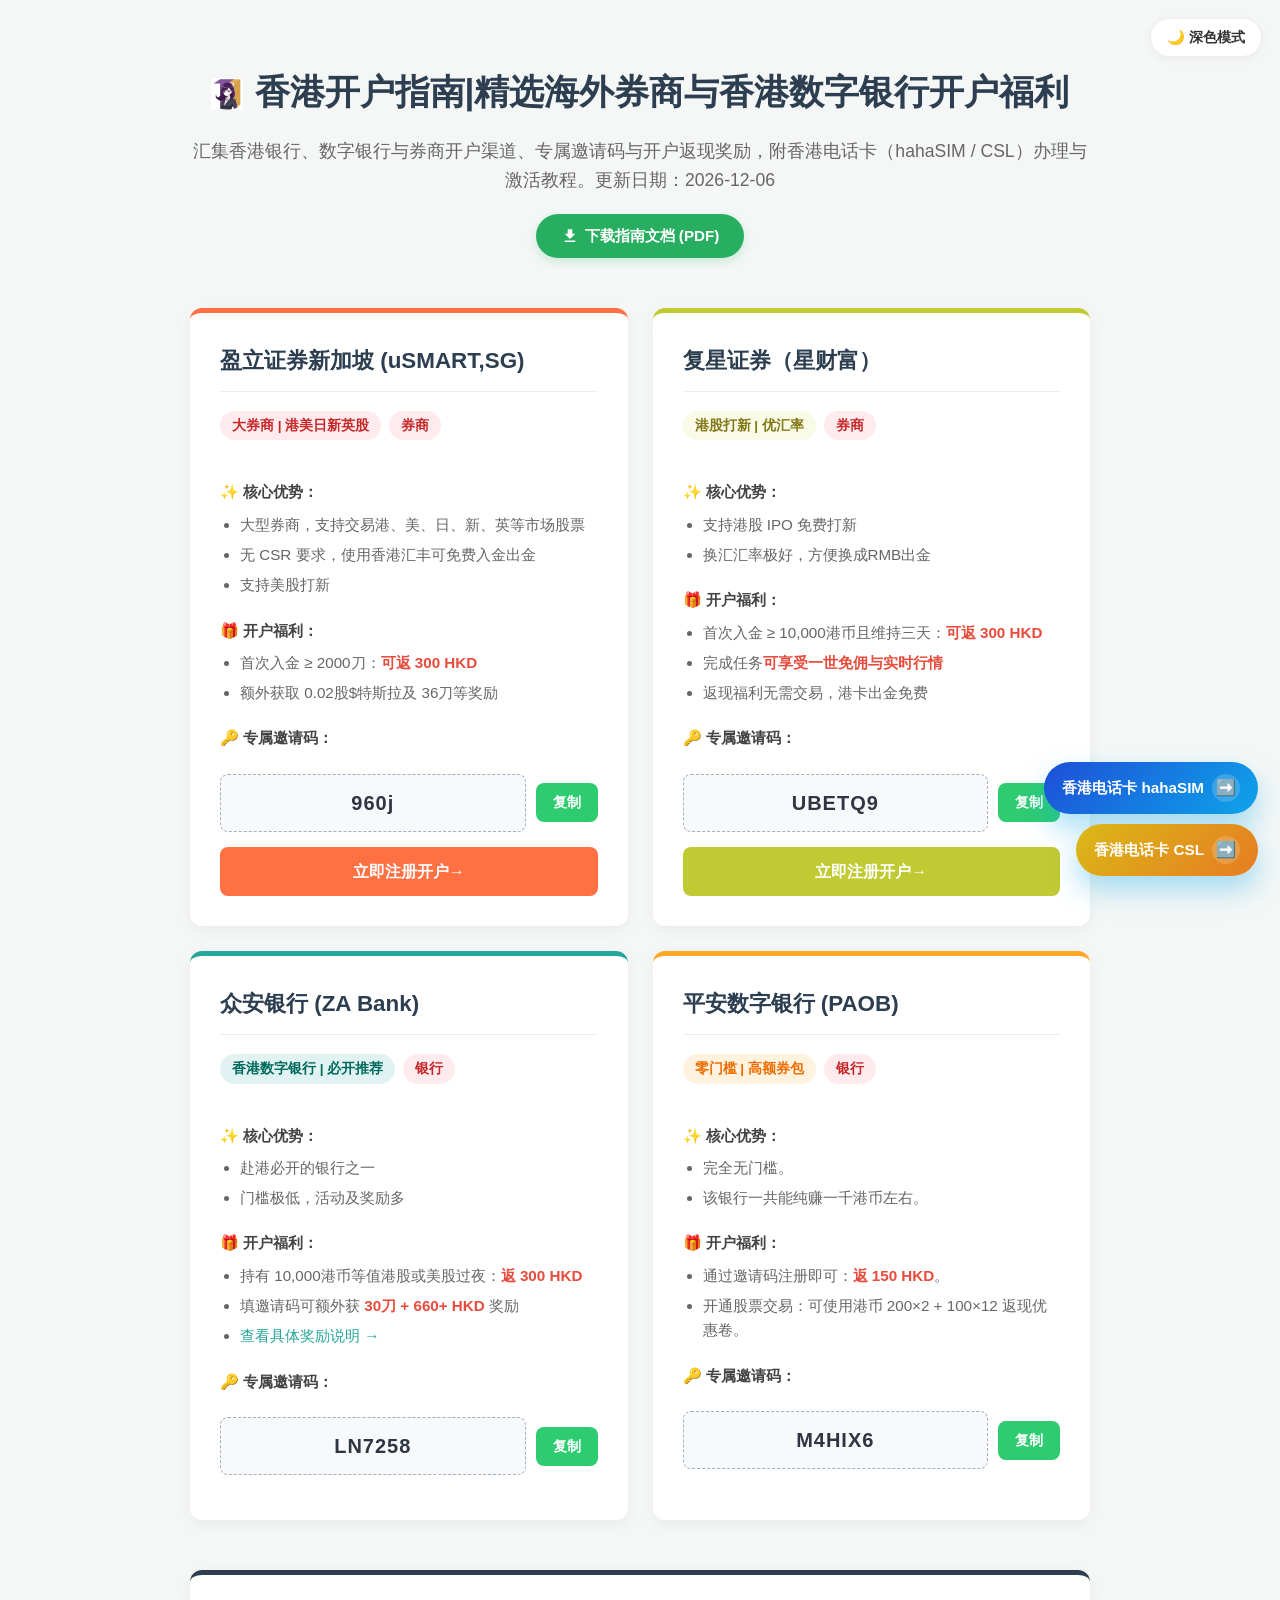
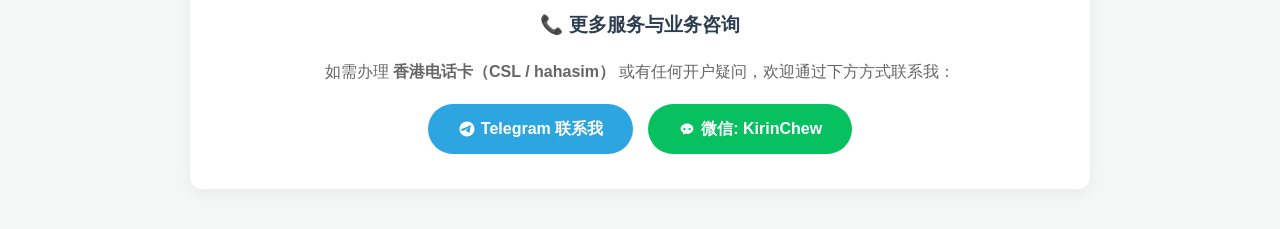
==== index.html @ bd3ac419 "Update referral texts and rebate currencies Adjust copy and data for referral offers: standardize li" ====
<!DOCTYPE html>
<html lang="zh-CN">

<head>
    <meta charset="UTF-8">
    <meta name="viewport" content="width=device-width, initial-scale=1.0">
    <title>香港开户指南 - 香港银行·数字银行·券商开户福利与邀请码 | T1财经</title>
    <meta name="description" content="赴港香港开户指南：众安银行ZA Bank、平安数字银行、盈立证券新加坡、复星证券等香港数字银行与券商开户教程、邀请码及现金返现福利汇总（最高累计返1300+HKD），另有香港电话卡hahaSIM、CSL激活教程，全国包邮。">
    <meta name="keywords" content="香港开户,香港银行开户,香港数字银行开户,香港券商开户,香港开户指南,香港电话卡,香港sim卡,众安银行,ZA Bank,平安数字银行,盈立证券,复星证券,hahaSIM,CSL储值卡,邀请码">
    <meta name="robots" content="index, follow">
    <meta name="author" content="T1财经">
    <link rel="canonical" href="https://t1.bbroot.com/">
    <meta property="og:type" content="website">
    <meta property="og:site_name" content="T1财经">
    <meta property="og:title" content="香港开户指南 - 香港银行·数字银行·券商开户福利与邀请码">
    <meta property="og:description" content="香港银行开户、数字银行、券商开户指南与邀请码福利汇总，附香港电话卡hahaSIM、CSL激活教程。赴港开户必看！">
    <meta property="og:url" content="https://t1.bbroot.com/">
    <meta property="og:image" content="https://t1.bbroot.com/assets/ICON.jpg">
    <meta property="og:locale" content="zh_CN">
    <meta name="twitter:card" content="summary">
    <meta name="twitter:title" content="香港开户指南 - 香港银行·数字银行·券商开户福利">
    <meta name="twitter:description" content="香港银行开户、数字银行与券商开户邀请码福利汇总，附香港电话卡hahaSIM、CSL激活教程。">
    <meta name="twitter:image" content="https://t1.bbroot.com/assets/ICON.jpg">
    <script type="application/ld+json">
    {
        "@context": "https://schema.org",
        "@type": "WebSite",
        "name": "T1财经 香港开户指南",
        "alternateName": ["香港开户", "香港电话卡"],
        "url": "https://t1.bbroot.com/",
        "description": "香港开户指南：香港银行、数字银行与券商开户教程及邀请码福利，附香港电话卡 hahaSIM、CSL 激活教程。",
        "inLanguage": "zh-CN",
        "publisher": {
            "@type": "Organization",
            "name": "T1财经",
            "logo": {
                "@type": "ImageObject",
                "url": "https://t1.bbroot.com/assets/ICON.jpg"
            }
        }
    }
    </script>
    <script type="application/ld+json">
    {
        "@context": "https://schema.org",
        "@type": "FAQPage",
        "mainEntity": [
            {
                "@type": "Question",
                "name": "去香港开户需要什么条件？",
                "acceptedAnswer": {
                    "@type": "Answer",
                    "text": "香港数字银行（如众安银行ZA Bank、平安数字银行）支持线上开户，一般要求年满18岁、持有效港澳通行证或护照，并在香港境内完成定位认证；盈立证券新加坡、复星证券等券商也支持内地用户线上申请，具体请以各家开户页要求为准。"
                }
            },
            {
                "@type": "Question",
                "name": "香港开户能拿到哪些福利？",
                "acceptedAnswer": {
                    "@type": "Answer",
                    "text": "使用本站专属邀请码开户：众安银行ZA Bank最高返300HKD并可叠加约1300+ HKD综合奖励；平安数字银行注册即返现并送高额股票交易券；盈立证券新加坡首次入金2000美元返300RMB，复星证券入金1万HKD最高返300 HKD，详见本站各平台介绍。"
                }
            },
            {
                "@type": "Question",
                "name": "香港电话卡怎么办理？",
                "acceptedAnswer": {
                    "@type": "Answer",
                    "text": "本站提供香港电话卡 hahaSIM 与 CSL 储值卡，全国包邮，支持大陆漫游收短信、注册 Telegram/TikTok/推特等应用，附带激活、实名与保号教程。"
                }
            }
        ]
    }
    </script>
    <script type="application/ld+json">
    {
        "@context": "https://schema.org",
        "@type": "ItemList",
        "name": "香港开户与香港电话卡资源列表",
        "itemListElement": [
            { "@type": "ListItem", "position": 1, "name": "盈立证券新加坡开户", "url": "https://m.usmartsg66.com/promo/overseas/bonus-dec.html?ICode=960j&langType=1&Id=" },
            { "@type": "ListItem", "position": 2, "name": "复星证券开户", "url": "https://h5.fotechwealth.com/pages/startAccount.html?channel=040003&aeCode=B2&invitationCode=UBETQ9&langType=zhCn" },
            { "@type": "ListItem", "position": 3, "name": "众安银行ZA Bank香港开户", "url": "https://t1.bbroot.com/" },
            { "@type": "ListItem", "position": 4, "name": "平安数字银行开户", "url": "https://t1.bbroot.com/" },
            { "@type": "ListItem", "position": 5, "name": "香港电话卡hahaSIM激活教程", "url": "https://t1.bbroot.com/hahasim.html" },
            { "@type": "ListItem", "position": 6, "name": "香港电话卡CSL储值卡激活教程", "url": "https://t1.bbroot.com/cslsim.html" }
        ]
    }
    </script>
    <link rel="icon" type="image/png" href="assets/ICON.jpg">
    <style>
        :root {
            --primary-color: #2c3e50;
            --accent-color: #3498db;
            --bg-color: #f4f7f6;
            --card-bg: #ffffff;
            --text-main: #333333;
            --text-light: #666666;
            --tag-bg: #e1f5fe;
            --tag-text: #0277bd;
            --muted-bg: #f8f9fa;
            --border-color: #eee;
            --code-text: #2f3542;
            --code-border: #a4b0be;
            --shadow: rgba(0, 0, 0, 0.05);
        }

        body {
            font-family: -apple-system, BlinkMacSystemFont, "Segoe UI", Roboto, "Helvetica Neue", Arial, sans-serif;
            background-color: var(--bg-color);
            color: var(--text-main);
            line-height: 1.6;
            margin: 0;
            padding: 0;
            transition: background-color 0.3s ease, color 0.3s ease;
        }

        body[data-theme="dark"] {
            --primary-color: #e7edf7;
            --accent-color: #5dade2;
            --bg-color: #121a24;
            --card-bg: #1b2733;
            --text-main: #edf3f8;
            --text-light: #b5c0cc;
            --tag-bg: #1d3b4d;
            --tag-text: #9bd2ff;
            --muted-bg: #17232d;
            --border-color: #2d3d4f;
            --code-text: #edf3f8;
            --code-border: #52657a;
            --shadow: rgba(0, 0, 0, 0.35);
        }

        .container {
            max-width: 900px;
            margin: 0 auto;
            padding: 40px 20px;
        }

        header {
            text-align: center;
            margin-bottom: 50px;
        }

        h1 {
            color: var(--primary-color);
            font-size: 2.2em;
            margin-bottom: 10px;
        }
        .logo {
            width: 32px;
            height: 32px;
            margin-right: 12px;
            vertical-align: middle;
        }

        .subtitle {
            color: var(--text-light);
            font-size: 1.1em;
            margin-bottom: 20px;
        }

        .download-btn {
            display: inline-flex;
            align-items: center;
            justify-content: center;
            background: #27ae60;
            color: white;
            text-decoration: none;
            padding: 10px 25px;
            border-radius: 25px;
            font-weight: bold;
            font-size: 0.95em;
            transition: background 0.3s ease, transform 0.2s ease, box-shadow 0.3s ease;
            box-shadow: 0 4px 10px rgba(39, 174, 96, 0.2);
            cursor: pointer;
        }

        .download-btn:hover {
            background: #219150;
            transform: translateY(-2px);
            box-shadow: 0 6px 15px rgba(39, 174, 96, 0.3);
        }

        .grid {
            display: grid;
            grid-template-columns: repeat(auto-fit, minmax(320px, 1fr));
            gap: 25px;
            margin-top: 30px;
        }

        .card {
            background: var(--card-bg);
            border-radius: 12px;
            box-shadow: 0 4px 15px var(--shadow);
            padding: 30px;
            transition: transform 0.3s ease, box-shadow 0.3s ease;
            border-top: 5px solid var(--accent-color);
            display: flex;
            flex-direction: column;
        }

        .card:hover {
            transform: translateY(-5px);
            box-shadow: 0 8px 25px var(--shadow);
        }

        .card h2 {
            color: var(--primary-color);
            margin-top: 0;
            border-bottom: 1px solid #eee;
            padding-bottom: 12px;
            font-size: 1.4em;
        }

        .tag {
            display: inline-block;
            background: var(--tag-bg);
            color: var(--tag-text);
            padding: 4px 12px;
            border-radius: 15px;
            font-size: 0.85em;
            font-weight: bold;
            margin: 0 8px 15px 0;
            align-self: flex-start;
        }

        .tags {
            display: flex;
            flex-wrap: wrap;
            align-items: center;
            margin-bottom: 10px;
        }

        .section-title {
            font-weight: 600;
            color: #444;
            margin-top: 15px;
            margin-bottom: 8px;
            font-size: 0.95em;
        }

        ul {
            margin: 0;
            padding-left: 20px;
            color: var(--text-light);
            font-size: 0.95em;
        }

        ul li {
            margin-bottom: 6px;
        }

        .highlight {
            color: #e74c3c;
            font-weight: 600;
        }

        .code-row {
            display: flex;
            align-items: center;
            gap: 10px;
            margin: 15px 0;
        }

        .code-box {
            flex: 1;
            background: var(--muted-bg);
            border: 1px dashed var(--code-border);
            padding: 12px;
            text-align: center;
            font-size: 1.25em;
            font-weight: bold;
            letter-spacing: 1px;
            color: var(--code-text);
            border-radius: 8px;
            margin: 0;
        }

        .copy-btn {
            min-width: 62px;
            border: none;
            background: #2ecc71;
            color: white;
            border-radius: 8px;
            padding: 10px 14px;
            font-size: 0.9em;
            font-weight: 600;
            cursor: pointer;
            transition: background 0.2s ease, transform 0.2s ease;
            white-space: nowrap;
        }

        .copy-btn:hover {
            background: #27ae60;
            transform: translateY(-1px);
        }

        .copy-btn.copied {
            background: #1abc9c;
        }

        .btn {
            display: block;
            text-align: center;
            background: var(--accent-color);
            color: white;
            text-decoration: none;
            padding: 12px;
            border-radius: 8px;
            font-weight: 600;
            margin-top: auto;
            transition: opacity 0.3s ease;
        }

        .btn:hover {
            opacity: 0.9;
        }

        .theme-toggle {
            position: fixed;
            top: 18px;
            right: 18px;
            z-index: 1000;
            display: inline-flex;
            align-items: center;
            justify-content: center;
            border: 1px solid var(--border-color);
            background: var(--card-bg);
            color: var(--text-main);
            border-radius: 999px;
            padding: 9px 16px;
            font-size: 0.9em;
            font-weight: 600;
            cursor: pointer;
            transition: all 0.2s ease;
            box-shadow: 0 2px 8px var(--shadow);
        }

        .theme-toggle:hover {
            transform: translateY(-1px);
        }

        .contact-section {
            margin-top: 50px;
            background: var(--card-bg);
            padding: 35px;
            border-radius: 12px;
            text-align: center;
            box-shadow: 0 4px 15px var(--shadow);
            border-top: 5px solid #2c3e50;
        }

        .contact-section h3 {
            color: var(--primary-color);
            margin-top: 0;
        }

        /* 联系按钮组合布局 */
        .contact-buttons {
            display: flex;
            justify-content: center;
            gap: 15px;
            flex-wrap: wrap;
            margin-top: 20px;
        }

        .contact-btn {
            display: inline-flex;
            align-items: center;
            justify-content: center;
            background: #2ca5e0;
            color: white;
            text-decoration: none;
            padding: 12px 30px;
            border-radius: 25px;
            font-weight: bold;
            font-size: 1em;
            transition: background 0.3s ease, transform 0.2s ease;
            cursor: pointer;
            border: none;
            font-family: inherit;
        }

        .contact-btn:hover {
            background: #2284b5;
            transform: translateY(-2px);
        }

        /* 微信按钮专属样式 */
        .contact-btn.wechat {
            background: #07c160;
        }

        .contact-btn.wechat:hover {
            background: #06ad56;
        }

        .floating-stack {
            position: fixed;
            right: 22px;
            bottom: 24px;
            z-index: 1200;
            display: flex;
            flex-direction: column;
            align-items: flex-end;
            gap: 10px;
        }

        .floating-stack .floating-link {
            display: inline-flex;
            align-items: center;
            gap: 8px;
            padding: 12px 18px;
            border-radius: 999px;
            color: #fff;
            text-decoration: none;
            font-size: 0.95rem;
            font-weight: 700;
            box-shadow: 0 14px 28px rgba(14, 165, 233, 0.35);
            transition: transform 0.2s ease, box-shadow 0.2s ease;
        }

        .floating-stack .floating-link:hover {
            transform: translateY(-2px) scale(1.02);
            box-shadow: 0 16px 32px rgba(14, 165, 233, 0.42);
            text-decoration: none;
        }

        .floating-link.hahasim {
            background: linear-gradient(135deg, #1d4ed8 0%, #0ea5e9 100%);
        }

        .floating-link.csl {
            background: linear-gradient(135deg, #dab917 0%, #e77b22 100%);
        }

        .floating-link .floating-icon {
            display: inline-flex;
            align-items: center;
            justify-content: center;
            width: 28px;
            height: 28px;
            border-radius: 50%;
            background: rgba(255, 255, 255, 0.18);
            font-size: 1rem;
        }

        @media (max-width: 600px) {
            h1 {
                font-size: 1.8em;
            }

            .grid {
                grid-template-columns: 1fr;
            }

            .contact-buttons {
                flex-direction: column;
                align-items: center;
            }

            .contact-btn {
                width: 100%;
                max-width: 280px;
            }

            .floating-stack {
                align-items: flex-start;
                right: 14px;
                bottom: 16px;
                gap: 8px;
            }

            .floating-link {
                padding: 10px 14px;
                font-size: 0.85rem;
            }
        }
    /* SEO 页面区块样式 */
        .sim-section {
            margin-top: 30px;
        }

        .sim-section .grid {
            margin-top: 15px;
        }

        .sim-card h3 {
            margin-top: 0;
            color: var(--primary-color);
            border-bottom: 1px solid #eee;
            padding-bottom: 12px;
            font-size: 1.3em;
        }

        .sim-card h3 a {
            color: var(--primary-color);
            text-decoration: none;
        }

        .faq-section {
            background: var(--card-bg);
            border-radius: 12px;
            box-shadow: 0 4px 15px var(--shadow);
            padding: 30px;
            margin-top: 30px;
        }

        .faq-section h2 {
            color: var(--primary-color);
            margin-top: 0;
            border-bottom: 1px solid #eee;
            padding-bottom: 12px;
            font-size: 1.4em;
        }

        .faq-item {
            margin-bottom: 18px;
        }

        .faq-item h3 {
            font-size: 1.05em;
            margin: 0 0 6px;
        }

        .faq-item p {
            margin: 6px 0 0;
            color: var(--text-light);
            font-size: 0.95em;
        }
    </style>
</head>

<body>
    <div class="container">
        <button class="theme-toggle" id="themeToggle" type="button" aria-label="切换黑暗模式">🌙 深色模式</button>
        <header>
            <h1><a href="https://t1.bbroot.com">
				<img class="logo" src="assets/ICON.jpg" alt="香港开户指南 - T1财经" title="T1财经 香港开户指南"></a>香港开户指南|精选海外券商与香港数字银行开户福利</h1>
            <p class="subtitle">汇集香港银行、数字银行与券商开户渠道、专属邀请码与开户返现奖励，附香港电话卡（hahaSIM / CSL）办理与激活教程。更新日期：<span id="updateDate">2026-08-26</span></p>
            <a onclick="forceDownload('./盈立复星众安平安开户指南.pdf', '盈立复星众安平安开户指南.pdf')" class="download-btn">
                <svg style="width:18px;height:18px;margin-right:6px;" viewBox="0 0 24 24">
                    <path fill="currentColor" d="M19 9h-4V3H9v6H5l7 7 7-7zM5 18v2h14v-2H5z" />
                </svg>
                下载指南文档 (PDF)
            </a>
        </header>

        <div class="grid">
            <div class="card" style="border-top-color: #ff7043;">
                <h2>盈立证券新加坡 (uSMART,SG)</h2>
                <div class="tags">
                    <div class="tag" style="background: #ffebee; color: #c62828;">大券商 | 港美日新英股</div>
                    <div class="tag" style="background: #ffebee; color: #c62828;">券商</div>
                </div>
                <div class="section-title">✨ 核心优势：</div>
                <ul>
                    <li>大型券商，支持交易港、美、日、新、英等市场股票</li>
                    <li>无 CSR 要求，使用香港汇丰可免费入金出金</li>
                    <li>支持美股打新</li>
                </ul>
                <div class="section-title">🎁 开户福利：</div>
                <ul>
                    <li>首次入金 ≥ 2000刀：<span class="highlight">可返 <span data-referral="usmart.rebate">300 HKD</span></span></li>
                    <li><span data-referral="usmart.extra">额外获取 0.02股$特斯拉及 36刀等奖励</span></li>
                </ul>
                <div class="section-title">🔑 专属邀请码：</div>
                <div class="code-row">
                    <div class="code-box" data-referral="usmart.code" data-code="960j">960j</div>
                    <button class="copy-btn" type="button" data-referral-code="usmart.code" data-code="960j">复制</button>
                </div>
                <a href="https://m.usmartsg66.com/promo/overseas/bonus-dec.html?ICode=960j&langType=1&Id="
                    data-referral-href="usmart.registerUrl"
                    target="_blank" class="btn" style="background: #ff7043;">立即注册开户→</a>
            </div>

            <div class="card" style="border-top-color: #c0ca33;">
                <h2>复星证券（星财富）</h2>
                <div class="tags">
                    <div class="tag" style="background: #f9fbe7; color: #827717;">港股打新 | 优汇率</div>
                    <div class="tag" style="background: #ffebee; color: #c62828;">券商</div>
                </div>
                <div class="section-title">✨ 核心优势：</div>
                <ul>
                    <li>支持港股 IPO 免费打新</li>
                    <li>换汇汇率极好，方便换成RMB出金</li>
                </ul>
                <div class="section-title">🎁 开户福利：</div>
                <ul>
                    <li>首次入金 ≥ 10,000港币且维持三天：<span class="highlight">可返 <span data-referral="futu.rebate">100 HKD</span></span>
                    
                    </li>
                    <li>完成任务<span class="highlight">可享受一世免佣与实时行情</span></li>
                    <li>返现福利无需交易，港卡出金免费</li>
                </ul>
                <div class="section-title">🔑 专属邀请码：</div>
                <div class="code-row">
                    <div class="code-box" data-referral="futu.code" data-code="UBETQ9">UBETQ9</div>
                    <button class="copy-btn" type="button" data-referral-code="futu.code" data-code="UBETQ9">复制</button>
                </div>
                <a href="https://h5.fotechwealth.com/pages/startAccount.html?channel=040003&aeCode=B2&invitationCode=UBETQ9&langType=zhCn"
                    data-referral-href="futu.registerUrl"
                    target="_blank" class="btn" style="background: #c0ca33;">立即注册开户→</a>
            </div>

            <div class="card" style="border-top-color: #26a69a;">
                <h2>众安银行 (ZA Bank)</h2>
                <div class="tags">
                    <div class="tag" style="background: #e0f2f1; color: #00695c;">香港数字银行 | 必开推荐</div>
                    <div class="tag" style="background: #ffebee; color: #c62828;">银行</div>
                </div>
                <div class="section-title">✨ 核心优势：</div>
                <ul>
                    <li>赴港必开的银行之一</li>
                    <li>门槛极低，活动及奖励多</li>
                </ul>
                <div class="section-title">🎁 开户福利：</div>
                <ul>
                    <li>持有 10,000港币等值港股或美股过夜：<span class="highlight">返 <span data-referral="za.rebate">300 HKD</span></span></li>
                    <li>填邀请码可额外获 <span class="highlight"><span data-referral="za.extra">30刀 + 660+ HKD</span></span> 奖励</li>
                    <li><a href="https://l.za.group/qFE47" target="_blank" data-referral-href="za.officialUrl"
                            style="color:#26a69a; text-decoration:none;">查看具体奖励说明 &rarr;</a></li>
                </ul>
                <div class="section-title">🔑 专属邀请码：</div>
                <div class="code-row">
                    <div class="code-box" data-referral="za.code" data-code="LN7258">LN7258</div>
                    <button class="copy-btn" type="button" data-referral-code="za.code" data-code="LN7258">复制</button>
                </div>
            </div>

            <div class="card" style="border-top-color: #ffa726;">
                <h2>平安数字银行 (PAOB)</h2>
                <div class="tags">
                    <div class="tag" style="background: #fff3e0; color: #ef6c00;">零门槛 | 高额券包</div>
                    <div class="tag" style="background: #ffebee; color: #c62828;">银行</div>
                </div>
                <div class="section-title">✨ 核心优势：</div>
                <ul>
                    <li>完全无门槛。</li>
                    <li>该银行一共能纯赚一千港币左右。</li>
                </ul>
                <div class="section-title">🎁 开户福利：</div>
                <ul>
                    <li>通过邀请码注册即可：<span class="highlight">返 <span data-referral="paob.rebate">150 HKD</span></span>。</li>
                    <li>开通股票交易：可使用港币 <span data-referral="paob.extraCoupons">200×2 + 100×12</span> 返现优惠卷。</li>
                </ul>
                <div class="section-title">🔑 专属邀请码：</div>
                <div class="code-row">
                    <div class="code-box" data-referral="paob.code" data-code="M4HIX6">M4HIX6</div>
                    <button class="copy-btn" type="button" data-referral-code="paob.code" data-code="M4HIX6">复制</button>
                </div>
            </div>
        </div>

        <!-- <div class="sim-section" id="hk-sim">
            <h2 style="color: var(--primary-color); margin: 0 0 6px;">📱 香港电话卡办理与激活教程</h2>
            <p style="color: var(--text-light); margin: 0;">需要一张 <strong>香港电话卡</strong>（香港SIM卡）接收验证短信、注册 Telegram / TikTok / 推特等境外应用，或在大陆漫游上网？本站提供 <a href="./hahasim.html"><strong>hahaSIM 香港电话卡</strong></a> 与 <a href="./cslsim.html"><strong>CSL 香港电话卡</strong></a>，全国包邮，附完整激活、实名与收短信教程。</p>
            <div class="grid">
                <div class="card sim-card" style="border-top-color: #1d4ed8;">
                    <h3><a href="./hahasim.html">香港电话卡 hahaSIM（Haha Travel）</a></h3>
                    <div class="tags">
                        <div class="tag" style="background: #e3f2fd; color: #1565c0;">无月租 | 保号低至20HKD/年</div>
                        <div class="tag" style="background: #e3f2fd; color: #1565c0;">大陆可免费收短信</div>
                    </div>
                    <ul>
                        <li>插入即得 +852 香港号码，开通 10HKD 内地日包后大陆免费收短信。</li>
                        <li>实测 Telegram / TikTok / 推特注册不封号。</li>
                    </ul>
                    <a href="./hahasim.html" class="btn" style="background: #1d4ed8;">查看 hahaSIM 激活教程→</a>
                </div>
                <div class="card sim-card" style="border-top-color: #dab917;">
                    <h3><a href="./cslsim.html">香港电话卡 CSL 储值卡</a></h3>
                    <div class="tags">
                        <div class="tag" style="background: #fff8e1; color: #795548;">香港第一大通信商</div>
                        <div class="tag" style="background: #fff8e1; color: #795548;">免费转 eSIM</div>
                    </div>
                    <ul>
                        <li>全球免费收短信，信号覆盖好，保号成本低。</li>
                        <li>充值 20HKD 再延长 365 天有效期。</li>
                    </ul>
                    <a href="./cslsim.html" class="btn" style="background: #dab917;">查看 CSL 激活教程→</a>
                </div>
            </div>
        </div>

        <div class="faq-section" id="faq">
            <h2>❓ 香港开户 / 香港电话卡常见问题</h2>
            <div class="faq-item">
                <h3>1. 去香港开户需要什么条件？</h3>
                <p>香港数字银行（众安银行 ZA Bank、平安数字银行）支持线上开户，一般要求年满18岁、持有效港澳通行证并身处香港完成定位认证；盈立证券新加坡、复星证券等券商同样支持内地用户线上申请，具体以各家要求为准。</p>
            </div>
            <div class="faq-item">
                <h3>2. 香港开户能拿到哪些福利？</h3>
                <p>使用本站专属邀请码开户：众安银行 ZA Bank 最高返 <span data-referral="za.rebate">300HKD</span> 并可叠加约 <span data-referral="za.total">1300+HKD</span> 综合奖励；平安数字银行注册即返现并送高额股票交易券；盈立证券新加坡首次入金 2000 美元返 <span data-referral="usmart.rebate">300RMB</span>，复星证券入金 1万HKD 最高返 <span data-referral="futu.maxRebate">300HKD</span>。详见下方卡片。</p>
            </div>
            <div class="faq-item">
                <h3>3. 香港电话卡怎么办理？</h3>
                <p>香港电话卡（hahaSIM / CSL）可在国内大陆漫游免费收短信，用于注册 Telegram、TikTok、推特及境外银行券商等账户；保号成本低，可长期保留 +852 号码，全国包邮。</p>
            </div>
        </div> -->

        <div class="contact-section">
            <h3>📞 更多服务与业务咨询</h3>
            <p style="color: #666;">如需办理 <strong>香港电话卡（CSL / hahasim）</strong> 或有任何开户疑问，欢迎通过下方方式联系我：</p>

            <div class="contact-buttons">
                <!-- 原有的 Telegram 按钮 -->
                <a href="https://t.me/KirinChew" target="_blank" class="contact-btn">
                    <svg style="width:18px;height:18px;vertical-align:text-bottom;margin-right:5px" viewBox="0 0 24 24">
                        <path fill="currentColor"
                            d="M12 2C6.48 2 2 6.48 2 12s4.48 10 10 10 10-4.48 10-10S17.52 2 12 2zm4.64 6.8c-.15 1.58-.8 5.42-1.13 7.19-.14.75-.42 1-.68 1.03-.58.05-1.02-.38-1.58-.75-.88-.58-1.38-.94-2.23-1.5-.99-.65-.35-1.01.22-1.59.15-.15 2.71-2.48 2.76-2.69.01-.03.01-.14-.07-.19-.08-.05-.19-.02-.27 0-.11.03-1.9 1.21-5.36 3.55-.5.35-.96.52-1.38.51-.46-.01-1.35-.26-2.01-.48-.81-.27-1.46-.41-1.4-.87.03-.24.36-.48.98-.74 3.86-1.68 6.43-2.79 7.72-3.32 3.67-1.52 4.43-1.78 4.93-1.79.11 0 .36.03.49.15.11.1.15.23.16.34.01.07 0 .15-.01.21z" />
                    </svg>
                    Telegram 联系我
                </a>

                <!-- 新增的 微信 按钮 -->
                <button onclick="copyWeChat(this)" class="contact-btn wechat">
                    <svg style="width:18px;height:18px;margin-right:5px" viewBox="0 0 24 24">
                        <path fill="currentColor"
                            d="M8.5,13.5C7.67,13.5 7,12.83 7,12C7,11.17 7.67,10.5 8.5,10.5C9.33,10.5 10,11.17 10,12C10,12.83 9.33,13.5 8.5,13.5M15.5,13.5C14.67,13.5 14,12.83 14,12C14,11.17 14.67,10.5 15.5,10.5C16.33,10.5 17,11.17 17,12C17,12.83 16.33,13.5 15.5,13.5M12,4.5C7.3,4.5 3.5,7.7 3.5,11.5C3.5,13.8 5,15.8 7.1,17L6.5,19.5L9.3,18.1C10.1,18.3 11,18.5 12,18.5C16.7,18.5 20.5,15.3 20.5,11.5C20.5,7.7 16.7,4.5 12,4.5Z" />
                    </svg>
                    <span>微信: KirinChew</span>
                </button>
            </div>
        </div>
    </div>
    <div class="floating-stack">
        <a class="floating-link hahasim" href="./hahasim.html" target="_blank" rel="noopener noreferrer"
            aria-label="香港电话卡 hahaSIM 激活教程">
            <span>香港电话卡 hahaSIM</span><span class="floating-icon">➡️</span>
        </a>
        <a class="floating-link csl" href="./cslsim.html" target="_blank" rel="noopener noreferrer"
            aria-label="香港电话卡 CSL 激活教程">
            <span>香港电话卡 CSL</span><span class="floating-icon">➡️</span>
        </a>
    </div>

    <!-- 脚本区 -->
    <script src="referral-data.js"></script>
    <script>
        function applyTheme(theme) {
            const isDark = theme === 'dark';
            document.body.setAttribute('data-theme', isDark ? 'dark' : 'light');
            const toggleBtn = document.getElementById('themeToggle');
            if (toggleBtn) {
                toggleBtn.textContent = isDark ? '☀️ 日光模式' : '🌙 深色模式';
            }
            localStorage.setItem('theme', theme);
        }

        function initTheme() {
            const savedTheme = localStorage.getItem('theme');
            const systemPrefersDark = window.matchMedia && window.matchMedia('(prefers-color-scheme: dark)').matches;
            const initialTheme = savedTheme || (systemPrefersDark ? 'dark' : 'light');
            applyTheme(initialTheme);
        }

        // 按 UTC+8 (中国标准时间) 计算今天的日期并写入页面
        function updateUpdateDate() {
            const now = new Date();
            // 当前时间 + 8 小时得到 UTC+8 时区的绝对时间
            const utc8 = new Date(now.getTime() + 8 * 60 * 60 * 1000);
            const year = utc8.getUTCFullYear();
            const month = String(utc8.getUTCMonth() + 1).padStart(2, '0');
            const day = String(utc8.getUTCDate()).padStart(2, '0');
            const el = document.getElementById('updateDate');
            if (el) {
                el.textContent = year + '-' + month + '-' + day;
            }
        }

        document.addEventListener('DOMContentLoaded', function () {
            initTheme();
            const toggleBtn = document.getElementById('themeToggle');
            if (toggleBtn) {
                toggleBtn.addEventListener('click', function () {
                    const nextTheme = document.body.getAttribute('data-theme') === 'dark' ? 'light' : 'dark';
                    applyTheme(nextTheme);
                });
            }

            // 首次加载即更新日期，并每分钟刷新一次以应对跨天
            updateUpdateDate();
            setInterval(updateUpdateDate, 60 * 1000);
        });

        // PDF 强制下载脚本
        function forceDownload(url, fileName) {
            const btn = document.querySelector('.download-btn');
            const originalHTML = btn.innerHTML;
            btn.innerHTML = '下载中...';
            btn.style.pointerEvents = 'none';

            fetch(url)
                .then(response => {
                    if (!response.ok) throw new Error('网络响应错误');
                    return response.blob();
                })
                .then(blob => {
                    const blobUrl = window.URL.createObjectURL(blob);
                    const a = document.createElement('a');
                    a.style.display = 'none';
                    a.href = blobUrl;
                    a.download = fileName;
                    document.body.appendChild(a);
                    a.click();

                    window.URL.revokeObjectURL(blobUrl);
                    document.body.removeChild(a);

                    btn.innerHTML = originalHTML;
                    btn.style.pointerEvents = 'auto';
                })
                .catch(error => {
                    window.open(url, '_blank');
                    btn.innerHTML = originalHTML;
                    btn.style.pointerEvents = 'auto';
                });
        }

        function copyCodeToClipboard(text, btn) {
            const copyText = String(text || '').trim();
            const successHandler = () => {
                const originalText = btn.textContent;
                btn.textContent = '复制';
                btn.classList.add('copied');
                btn.style.minWidth = btn.offsetWidth + 'px';
                setTimeout(() => {
                    btn.textContent = originalText;
                    btn.classList.remove('copied');
                    btn.style.minWidth = '';
                }, 1200);
            };

            if (navigator.clipboard && window.isSecureContext) {
                navigator.clipboard.writeText(copyText).then(successHandler).catch(() => {
                    fallbackCopyTextToClipboard(copyText, successHandler);
                });
            } else {
                fallbackCopyTextToClipboard(copyText, successHandler);
            }
        }

        function fallbackCopyTextToClipboard(text, successHandler) {
            var textArea = document.createElement("textarea");
            textArea.value = text;
            textArea.style.position = "fixed";
            document.body.appendChild(textArea);
            textArea.focus();
            textArea.select();

            try {
                var successful = document.execCommand('copy');
                if (successful) {
                    successHandler();
                } else {
                    alert("复制失败，请手动复制邀请码: " + text);
                }
            } catch (err) {
                alert("复制失败，请手动复制邀请码: " + text);
            }
            document.body.removeChild(textArea);
        }

        document.querySelectorAll('.copy-btn').forEach(function (btn) {
            btn.addEventListener('click', function () {
                const code = this.dataset.code || this.closest('.code-row').querySelector('.code-box').textContent.trim();
                copyCodeToClipboard(code, this);
            });
        });

        // 微信一键复制微信号脚本
        function copyWeChat(btn) {
            const wechatId = "KirinChew";

            // 尝试使用 Clipboard API 进行复制
            if (navigator.clipboard && window.isSecureContext) {
                navigator.clipboard.writeText(wechatId).then(() => {
                    showCopiedFeedback(btn);
                }).catch(err => {
                    fallbackCopyTextToClipboard(wechatId, () => showCopiedFeedback(btn));
                });
            } else {
                fallbackCopyTextToClipboard(wechatId, () => showCopiedFeedback(btn));
            }
        }

        // 复制成功后的文字提示切换
        function showCopiedFeedback(btn) {
            const span = btn.querySelector('span');
            const originalText = span.innerHTML;
            span.innerHTML = '微信号已复制！去微信添加吧';
            setTimeout(() => {
                span.innerHTML = originalText;
            }, 1200);
        }
    </script>
</body>

</html>
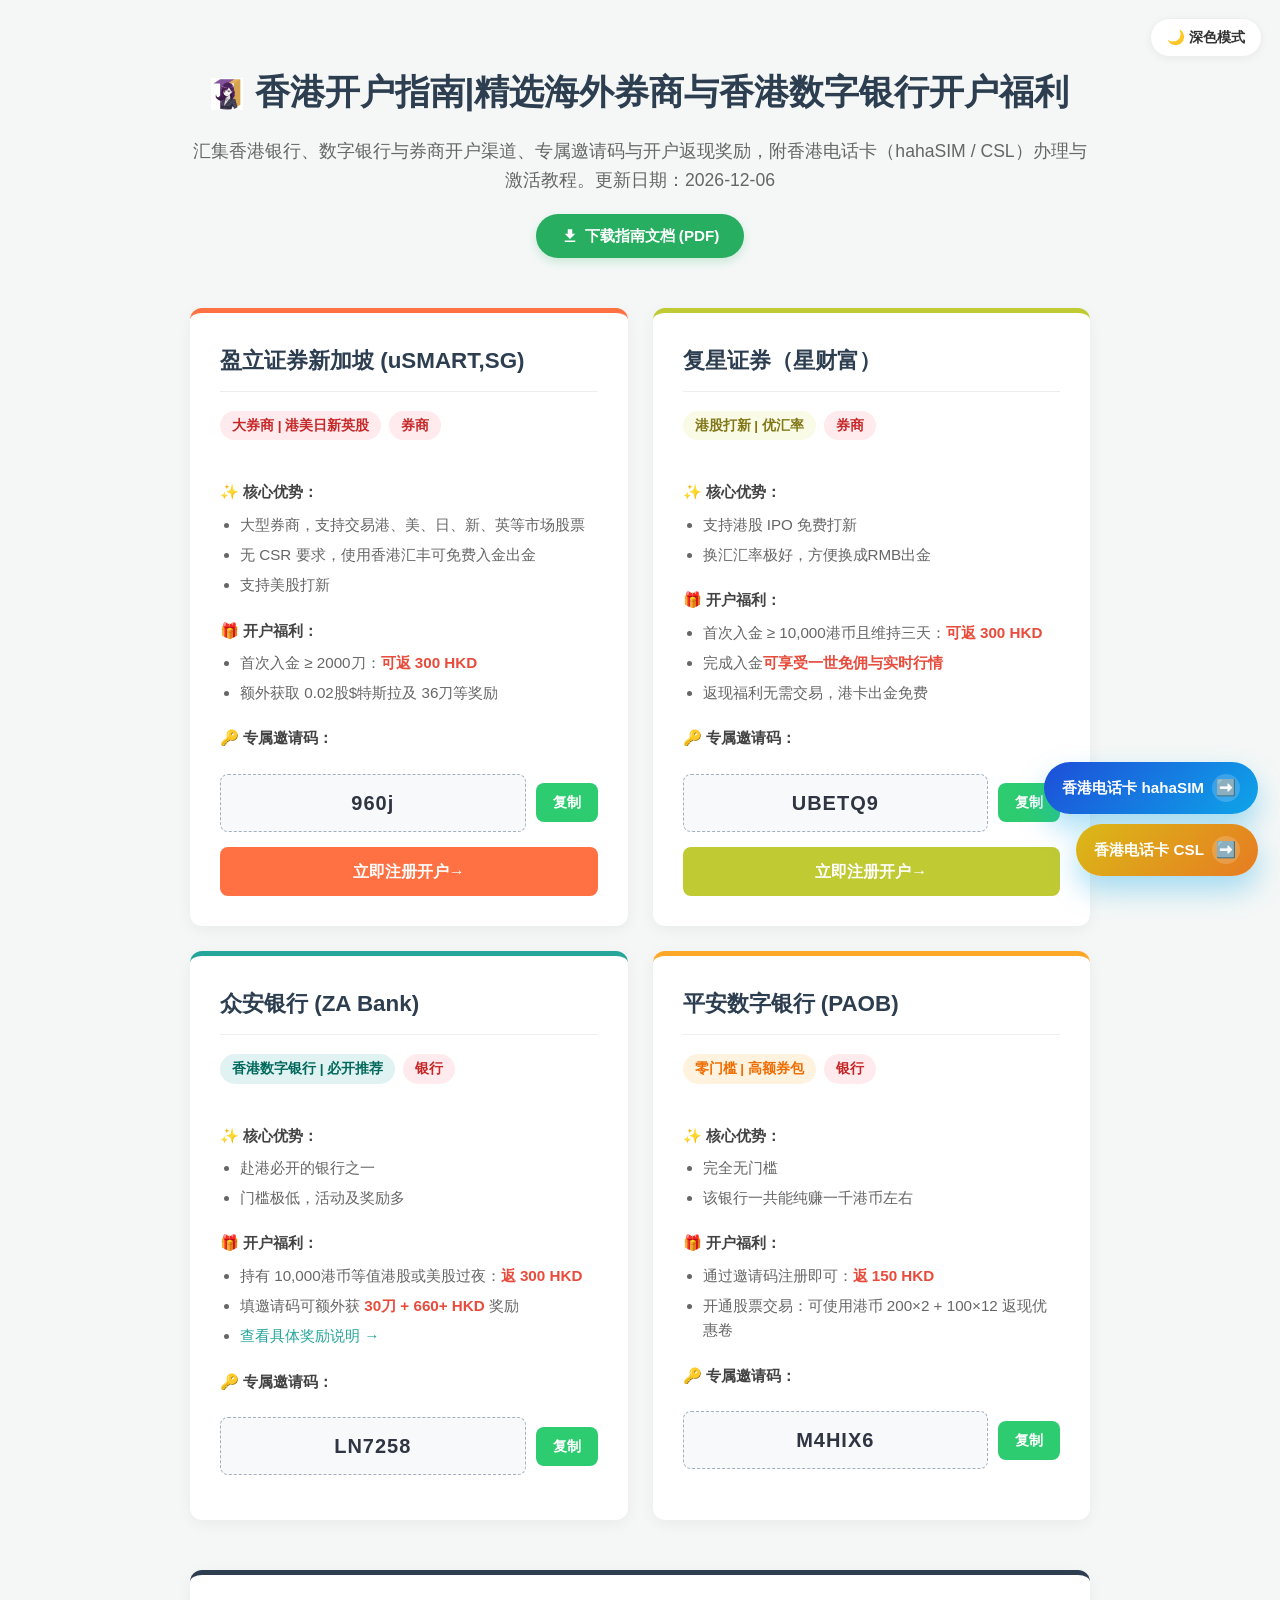
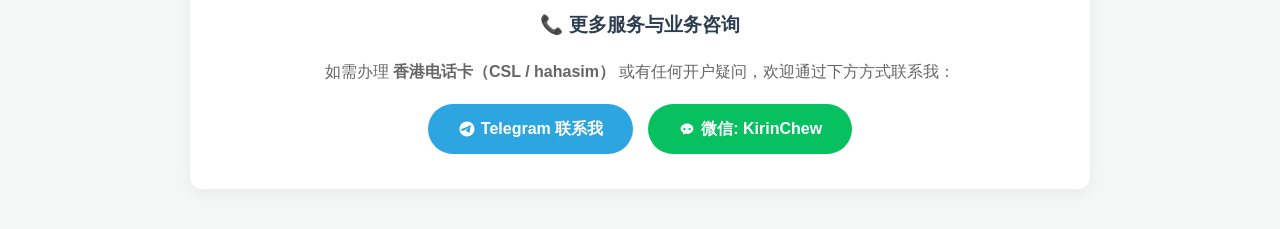
==== commit 0378bfae: "Update index.html none" ====
--- a/index.html
+++ b/index.html
@@ -591,7 +591,7 @@
                     <li>首次入金 ≥ 10,000港币且维持三天：<span class="highlight">可返 <span data-referral="futu.rebate">100 HKD</span></span>
                     
                     </li>
-                    <li>完成任务<span class="highlight">可享受一世免佣与实时行情</span></li>
+                    <li>完成入金<span class="highlight">可享受一世免佣与实时行情</span></li>
                     <li>返现福利无需交易，港卡出金免费</li>
                 </ul>
                 <div class="section-title">🔑 专属邀请码：</div>
@@ -637,13 +637,13 @@
                 </div>
                 <div class="section-title">✨ 核心优势：</div>
                 <ul>
-                    <li>完全无门槛。</li>
-                    <li>该银行一共能纯赚一千港币左右。</li>
+                    <li>完全无门槛</li>
+                    <li>该银行一共能纯赚一千港币左右</li>
                 </ul>
                 <div class="section-title">🎁 开户福利：</div>
                 <ul>
-                    <li>通过邀请码注册即可：<span class="highlight">返 <span data-referral="paob.rebate">150 HKD</span></span>。</li>
-                    <li>开通股票交易：可使用港币 <span data-referral="paob.extraCoupons">200×2 + 100×12</span> 返现优惠卷。</li>
+                    <li>通过邀请码注册即可：<span class="highlight">返 <span data-referral="paob.rebate">150 HKD</span></span></li>
+                    <li>开通股票交易：可使用港币 <span data-referral="paob.extraCoupons">200×2 + 100×12</span> 返现优惠卷</li>
                 </ul>
                 <div class="section-title">🔑 专属邀请码：</div>
                 <div class="code-row">
@@ -653,52 +653,6 @@
             </div>
         </div>
 
-        <!-- <div class="sim-section" id="hk-sim">
-            <h2 style="color: var(--primary-color); margin: 0 0 6px;">📱 香港电话卡办理与激活教程</h2>
-            <p style="color: var(--text-light); margin: 0;">需要一张 <strong>香港电话卡</strong>（香港SIM卡）接收验证短信、注册 Telegram / TikTok / 推特等境外应用，或在大陆漫游上网？本站提供 <a href="./hahasim.html"><strong>hahaSIM 香港电话卡</strong></a> 与 <a href="./cslsim.html"><strong>CSL 香港电话卡</strong></a>，全国包邮，附完整激活、实名与收短信教程。</p>
-            <div class="grid">
-                <div class="card sim-card" style="border-top-color: #1d4ed8;">
-                    <h3><a href="./hahasim.html">香港电话卡 hahaSIM（Haha Travel）</a></h3>
-                    <div class="tags">
-                        <div class="tag" style="background: #e3f2fd; color: #1565c0;">无月租 | 保号低至20HKD/年</div>
-                        <div class="tag" style="background: #e3f2fd; color: #1565c0;">大陆可免费收短信</div>
-                    </div>
-                    <ul>
-                        <li>插入即得 +852 香港号码，开通 10HKD 内地日包后大陆免费收短信。</li>
-                        <li>实测 Telegram / TikTok / 推特注册不封号。</li>
-                    </ul>
-                    <a href="./hahasim.html" class="btn" style="background: #1d4ed8;">查看 hahaSIM 激活教程→</a>
-                </div>
-                <div class="card sim-card" style="border-top-color: #dab917;">
-                    <h3><a href="./cslsim.html">香港电话卡 CSL 储值卡</a></h3>
-                    <div class="tags">
-                        <div class="tag" style="background: #fff8e1; color: #795548;">香港第一大通信商</div>
-                        <div class="tag" style="background: #fff8e1; color: #795548;">免费转 eSIM</div>
-                    </div>
-                    <ul>
-                        <li>全球免费收短信，信号覆盖好，保号成本低。</li>
-                        <li>充值 20HKD 再延长 365 天有效期。</li>
-                    </ul>
-                    <a href="./cslsim.html" class="btn" style="background: #dab917;">查看 CSL 激活教程→</a>
-                </div>
-            </div>
-        </div>
-
-        <div class="faq-section" id="faq">
-            <h2>❓ 香港开户 / 香港电话卡常见问题</h2>
-            <div class="faq-item">
-                <h3>1. 去香港开户需要什么条件？</h3>
-                <p>香港数字银行（众安银行 ZA Bank、平安数字银行）支持线上开户，一般要求年满18岁、持有效港澳通行证并身处香港完成定位认证；盈立证券新加坡、复星证券等券商同样支持内地用户线上申请，具体以各家要求为准。</p>
-            </div>
-            <div class="faq-item">
-                <h3>2. 香港开户能拿到哪些福利？</h3>
-                <p>使用本站专属邀请码开户：众安银行 ZA Bank 最高返 <span data-referral="za.rebate">300HKD</span> 并可叠加约 <span data-referral="za.total">1300+HKD</span> 综合奖励；平安数字银行注册即返现并送高额股票交易券；盈立证券新加坡首次入金 2000 美元返 <span data-referral="usmart.rebate">300RMB</span>，复星证券入金 1万HKD 最高返 <span data-referral="futu.maxRebate">300HKD</span>。详见下方卡片。</p>
-            </div>
-            <div class="faq-item">
-                <h3>3. 香港电话卡怎么办理？</h3>
-                <p>香港电话卡（hahaSIM / CSL）可在国内大陆漫游免费收短信，用于注册 Telegram、TikTok、推特及境外银行券商等账户；保号成本低，可长期保留 +852 号码，全国包邮。</p>
-            </div>
-        </div> -->
 
         <div class="contact-section">
             <h3>📞 更多服务与业务咨询</h3>
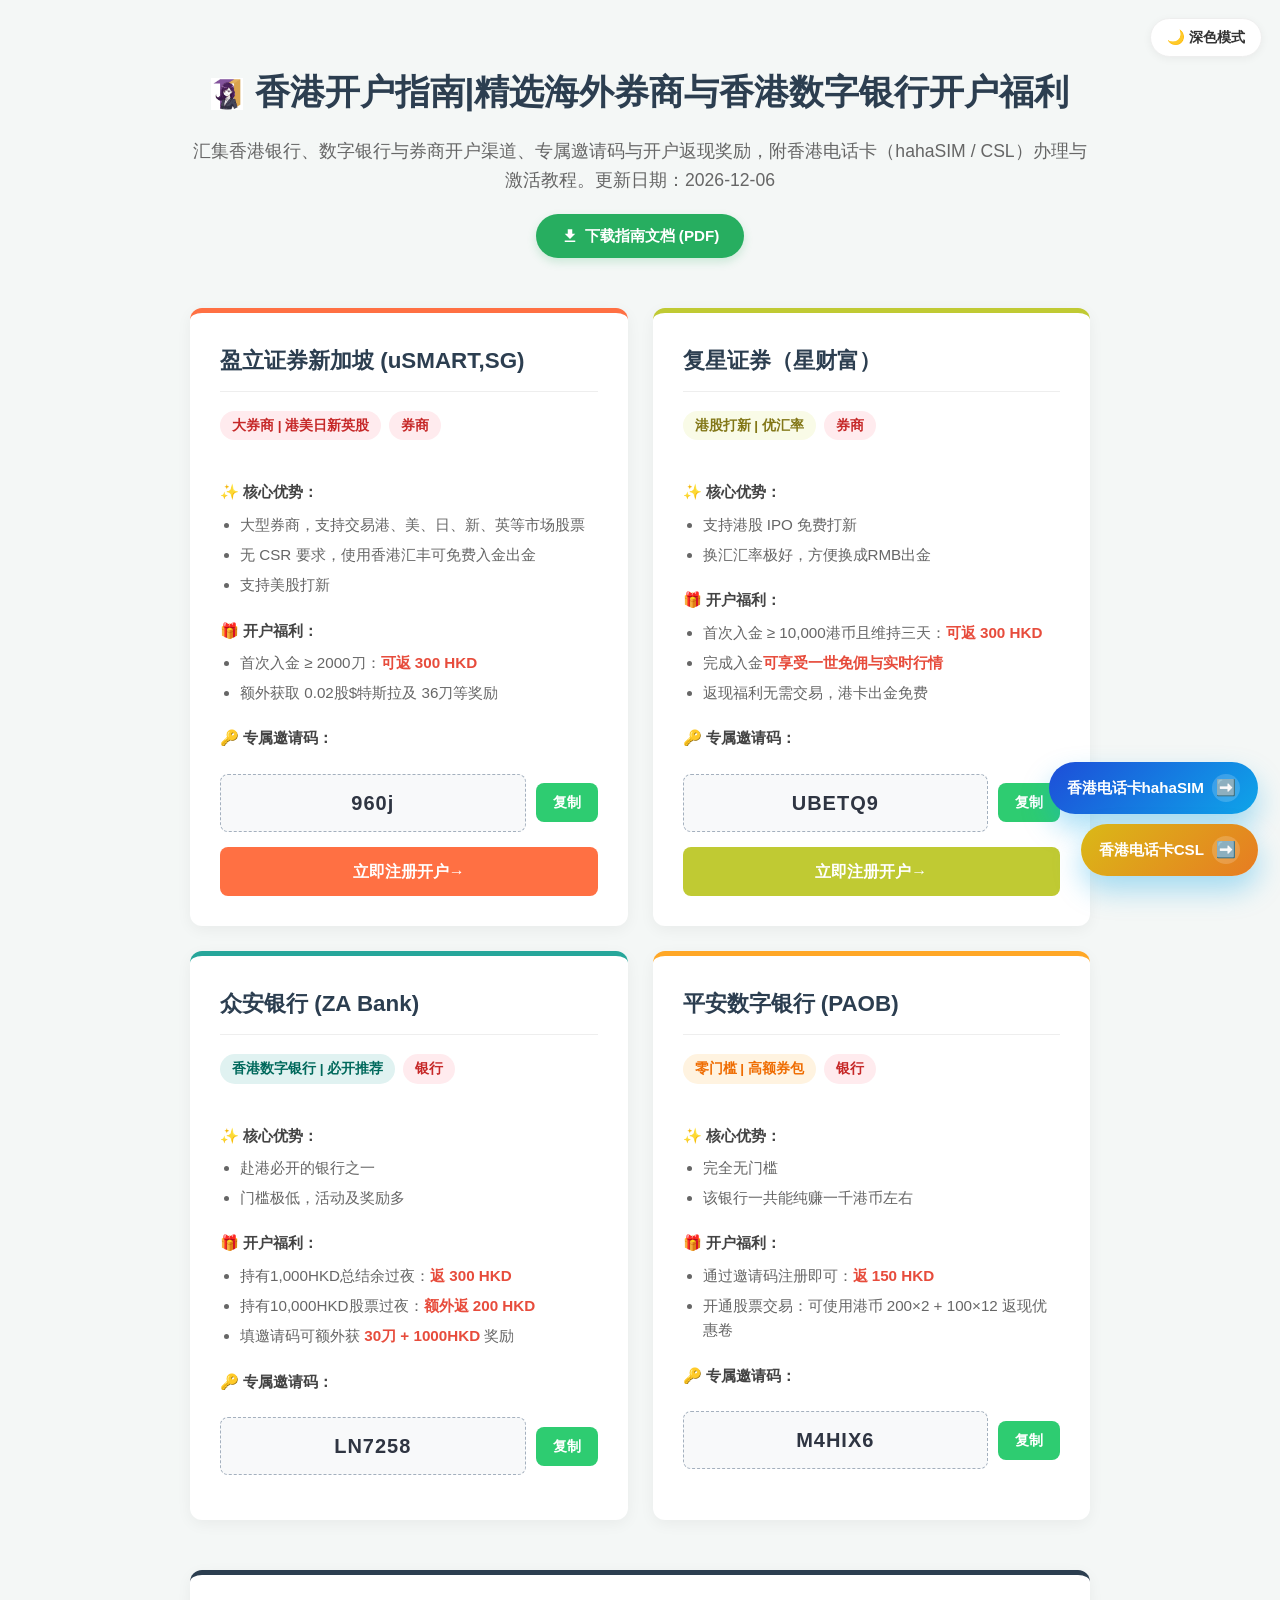
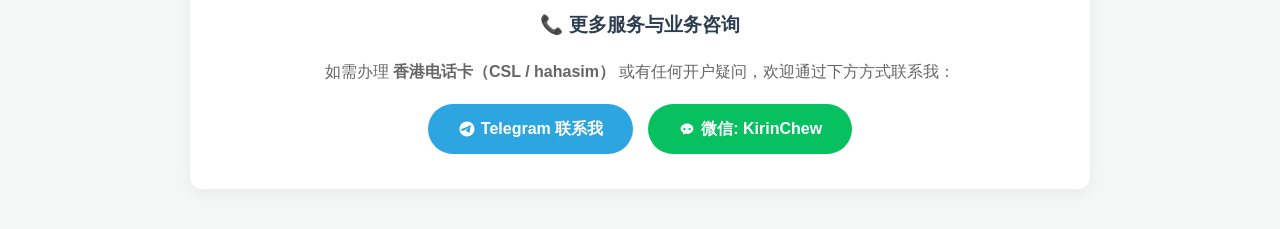
==== commit fc47c229: "Centralize page content into site-content.js Move all hardcoded page content out of index.html into " ====
--- a/index.html
+++ b/index.html
@@ -535,163 +535,17 @@
 <body>
     <div class="container">
         <button class="theme-toggle" id="themeToggle" type="button" aria-label="切换黑暗模式">🌙 深色模式</button>
-        <header>
-            <h1><a href="https://t1.bbroot.com">
-				<img class="logo" src="assets/ICON.jpg" alt="香港开户指南 - T1财经" title="T1财经 香港开户指南"></a>香港开户指南|精选海外券商与香港数字银行开户福利</h1>
-            <p class="subtitle">汇集香港银行、数字银行与券商开户渠道、专属邀请码与开户返现奖励，附香港电话卡（hahaSIM / CSL）办理与激活教程。更新日期：<span id="updateDate">2026-08-26</span></p>
-            <a onclick="forceDownload('./盈立复星众安平安开户指南.pdf', '盈立复星众安平安开户指南.pdf')" class="download-btn">
-                <svg style="width:18px;height:18px;margin-right:6px;" viewBox="0 0 24 24">
-                    <path fill="currentColor" d="M19 9h-4V3H9v6H5l7 7 7-7zM5 18v2h14v-2H5z" />
-                </svg>
-                下载指南文档 (PDF)
-            </a>
-        </header>
-
-        <div class="grid">
-            <div class="card" style="border-top-color: #ff7043;">
-                <h2>盈立证券新加坡 (uSMART,SG)</h2>
-                <div class="tags">
-                    <div class="tag" style="background: #ffebee; color: #c62828;">大券商 | 港美日新英股</div>
-                    <div class="tag" style="background: #ffebee; color: #c62828;">券商</div>
-                </div>
-                <div class="section-title">✨ 核心优势：</div>
-                <ul>
-                    <li>大型券商，支持交易港、美、日、新、英等市场股票</li>
-                    <li>无 CSR 要求，使用香港汇丰可免费入金出金</li>
-                    <li>支持美股打新</li>
-                </ul>
-                <div class="section-title">🎁 开户福利：</div>
-                <ul>
-                    <li>首次入金 ≥ 2000刀：<span class="highlight">可返 <span data-referral="usmart.rebate">300 HKD</span></span></li>
-                    <li><span data-referral="usmart.extra">额外获取 0.02股$特斯拉及 36刀等奖励</span></li>
-                </ul>
-                <div class="section-title">🔑 专属邀请码：</div>
-                <div class="code-row">
-                    <div class="code-box" data-referral="usmart.code" data-code="960j">960j</div>
-                    <button class="copy-btn" type="button" data-referral-code="usmart.code" data-code="960j">复制</button>
-                </div>
-                <a href="https://m.usmartsg66.com/promo/overseas/bonus-dec.html?ICode=960j&langType=1&Id="
-                    data-referral-href="usmart.registerUrl"
-                    target="_blank" class="btn" style="background: #ff7043;">立即注册开户→</a>
-            </div>
-
-            <div class="card" style="border-top-color: #c0ca33;">
-                <h2>复星证券（星财富）</h2>
-                <div class="tags">
-                    <div class="tag" style="background: #f9fbe7; color: #827717;">港股打新 | 优汇率</div>
-                    <div class="tag" style="background: #ffebee; color: #c62828;">券商</div>
-                </div>
-                <div class="section-title">✨ 核心优势：</div>
-                <ul>
-                    <li>支持港股 IPO 免费打新</li>
-                    <li>换汇汇率极好，方便换成RMB出金</li>
-                </ul>
-                <div class="section-title">🎁 开户福利：</div>
-                <ul>
-                    <li>首次入金 ≥ 10,000港币且维持三天：<span class="highlight">可返 <span data-referral="futu.rebate">100 HKD</span></span>
-                    
-                    </li>
-                    <li>完成入金<span class="highlight">可享受一世免佣与实时行情</span></li>
-                    <li>返现福利无需交易，港卡出金免费</li>
-                </ul>
-                <div class="section-title">🔑 专属邀请码：</div>
-                <div class="code-row">
-                    <div class="code-box" data-referral="futu.code" data-code="UBETQ9">UBETQ9</div>
-                    <button class="copy-btn" type="button" data-referral-code="futu.code" data-code="UBETQ9">复制</button>
-                </div>
-                <a href="https://h5.fotechwealth.com/pages/startAccount.html?channel=040003&aeCode=B2&invitationCode=UBETQ9&langType=zhCn"
-                    data-referral-href="futu.registerUrl"
-                    target="_blank" class="btn" style="background: #c0ca33;">立即注册开户→</a>
-            </div>
-
-            <div class="card" style="border-top-color: #26a69a;">
-                <h2>众安银行 (ZA Bank)</h2>
-                <div class="tags">
-                    <div class="tag" style="background: #e0f2f1; color: #00695c;">香港数字银行 | 必开推荐</div>
-                    <div class="tag" style="background: #ffebee; color: #c62828;">银行</div>
-                </div>
-                <div class="section-title">✨ 核心优势：</div>
-                <ul>
-                    <li>赴港必开的银行之一</li>
-                    <li>门槛极低，活动及奖励多</li>
-                </ul>
-                <div class="section-title">🎁 开户福利：</div>
-                <ul>
-                    <li>持有 10,000港币等值港股或美股过夜：<span class="highlight">返 <span data-referral="za.rebate">300 HKD</span></span></li>
-                    <li>填邀请码可额外获 <span class="highlight"><span data-referral="za.extra">30刀 + 660+ HKD</span></span> 奖励</li>
-                    <li><a href="https://l.za.group/qFE47" target="_blank" data-referral-href="za.officialUrl"
-                            style="color:#26a69a; text-decoration:none;">查看具体奖励说明 &rarr;</a></li>
-                </ul>
-                <div class="section-title">🔑 专属邀请码：</div>
-                <div class="code-row">
-                    <div class="code-box" data-referral="za.code" data-code="LN7258">LN7258</div>
-                    <button class="copy-btn" type="button" data-referral-code="za.code" data-code="LN7258">复制</button>
-                </div>
-            </div>
-
-            <div class="card" style="border-top-color: #ffa726;">
-                <h2>平安数字银行 (PAOB)</h2>
-                <div class="tags">
-                    <div class="tag" style="background: #fff3e0; color: #ef6c00;">零门槛 | 高额券包</div>
-                    <div class="tag" style="background: #ffebee; color: #c62828;">银行</div>
-                </div>
-                <div class="section-title">✨ 核心优势：</div>
-                <ul>
-                    <li>完全无门槛</li>
-                    <li>该银行一共能纯赚一千港币左右</li>
-                </ul>
-                <div class="section-title">🎁 开户福利：</div>
-                <ul>
-                    <li>通过邀请码注册即可：<span class="highlight">返 <span data-referral="paob.rebate">150 HKD</span></span></li>
-                    <li>开通股票交易：可使用港币 <span data-referral="paob.extraCoupons">200×2 + 100×12</span> 返现优惠卷</li>
-                </ul>
-                <div class="section-title">🔑 专属邀请码：</div>
-                <div class="code-row">
-                    <div class="code-box" data-referral="paob.code" data-code="M4HIX6">M4HIX6</div>
-                    <button class="copy-btn" type="button" data-referral-code="paob.code" data-code="M4HIX6">复制</button>
-                </div>
-            </div>
-        </div>
-
-
-        <div class="contact-section">
-            <h3>📞 更多服务与业务咨询</h3>
-            <p style="color: #666;">如需办理 <strong>香港电话卡（CSL / hahasim）</strong> 或有任何开户疑问，欢迎通过下方方式联系我：</p>
-
-            <div class="contact-buttons">
-                <!-- 原有的 Telegram 按钮 -->
-                <a href="https://t.me/KirinChew" target="_blank" class="contact-btn">
-                    <svg style="width:18px;height:18px;vertical-align:text-bottom;margin-right:5px" viewBox="0 0 24 24">
-                        <path fill="currentColor"
-                            d="M12 2C6.48 2 2 6.48 2 12s4.48 10 10 10 10-4.48 10-10S17.52 2 12 2zm4.64 6.8c-.15 1.58-.8 5.42-1.13 7.19-.14.75-.42 1-.68 1.03-.58.05-1.02-.38-1.58-.75-.88-.58-1.38-.94-2.23-1.5-.99-.65-.35-1.01.22-1.59.15-.15 2.71-2.48 2.76-2.69.01-.03.01-.14-.07-.19-.08-.05-.19-.02-.27 0-.11.03-1.9 1.21-5.36 3.55-.5.35-.96.52-1.38.51-.46-.01-1.35-.26-2.01-.48-.81-.27-1.46-.41-1.4-.87.03-.24.36-.48.98-.74 3.86-1.68 6.43-2.79 7.72-3.32 3.67-1.52 4.43-1.78 4.93-1.79.11 0 .36.03.49.15.11.1.15.23.16.34.01.07 0 .15-.01.21z" />
-                    </svg>
-                    Telegram 联系我
-                </a>
-
-                <!-- 新增的 微信 按钮 -->
-                <button onclick="copyWeChat(this)" class="contact-btn wechat">
-                    <svg style="width:18px;height:18px;margin-right:5px" viewBox="0 0 24 24">
-                        <path fill="currentColor"
-                            d="M8.5,13.5C7.67,13.5 7,12.83 7,12C7,11.17 7.67,10.5 8.5,10.5C9.33,10.5 10,11.17 10,12C10,12.83 9.33,13.5 8.5,13.5M15.5,13.5C14.67,13.5 14,12.83 14,12C14,11.17 14.67,10.5 15.5,10.5C16.33,10.5 17,11.17 17,12C17,12.83 16.33,13.5 15.5,13.5M12,4.5C7.3,4.5 3.5,7.7 3.5,11.5C3.5,13.8 5,15.8 7.1,17L6.5,19.5L9.3,18.1C10.1,18.3 11,18.5 12,18.5C16.7,18.5 20.5,15.3 20.5,11.5C20.5,7.7 16.7,4.5 12,4.5Z" />
-                    </svg>
-                    <span>微信: KirinChew</span>
-                </button>
-            </div>
-        </div>
+        <header id="siteHeader"></header>
+
+        <!-- 平台介绍 / 联系方式等内容全部由 site-content.js 渲染，需改文字请编辑 site-content.js -->
+        <div class="grid" id="cardsGrid"></div>
+        <div class="contact-section" id="contactSection"></div>
     </div>
-    <div class="floating-stack">
-        <a class="floating-link hahasim" href="./hahasim.html" target="_blank" rel="noopener noreferrer"
-            aria-label="香港电话卡 hahaSIM 激活教程">
-            <span>香港电话卡 hahaSIM</span><span class="floating-icon">➡️</span>
-        </a>
-        <a class="floating-link csl" href="./cslsim.html" target="_blank" rel="noopener noreferrer"
-            aria-label="香港电话卡 CSL 激活教程">
-            <span>香港电话卡 CSL</span><span class="floating-icon">➡️</span>
-        </a>
-    </div>
+
+    <div class="floating-stack" id="floatingStack"></div>
 
     <!-- 脚本区 -->
-    <script src="referral-data.js"></script>
+    <script src="site-content.js"></script>
     <script>
         function applyTheme(theme) {
             const isDark = theme === 'dark';
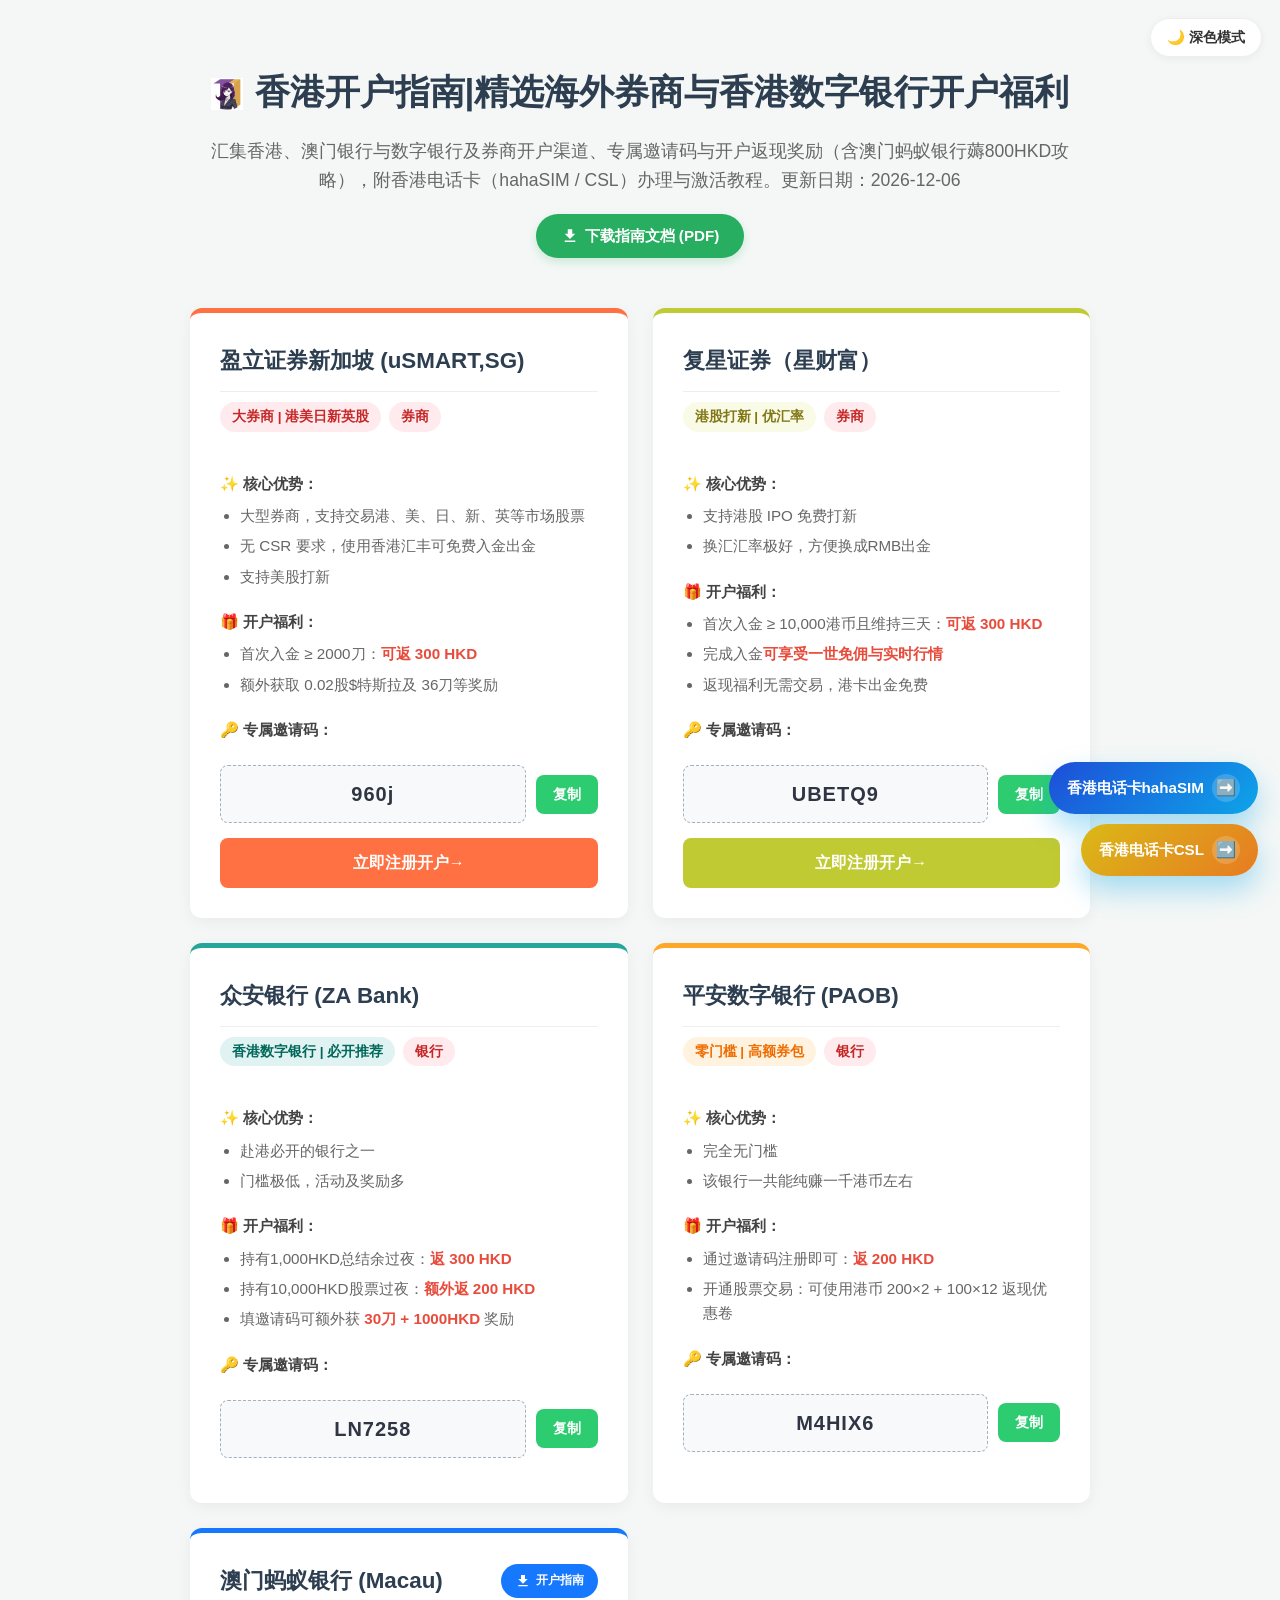
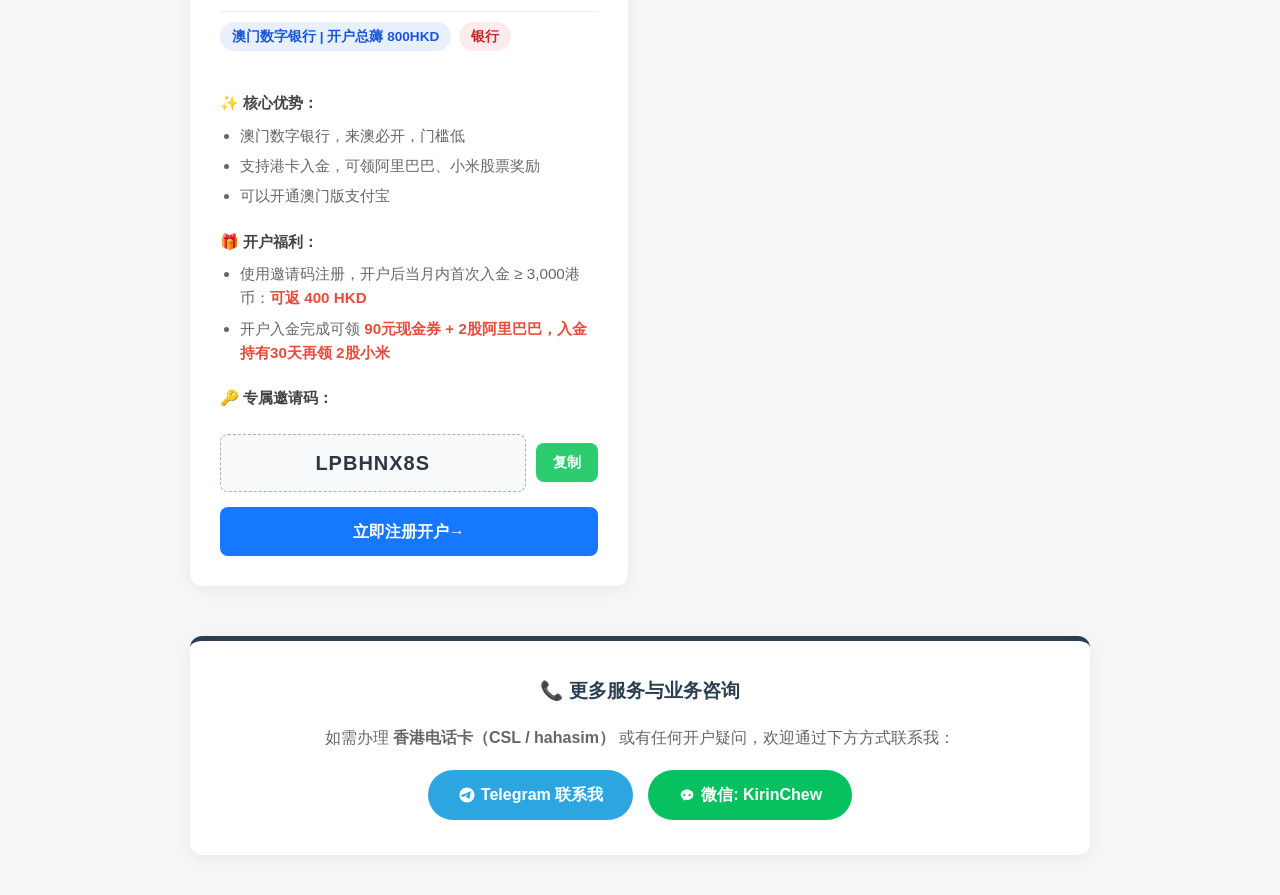
==== commit 8a099e7b: "Add Macau Ant Bank guide, assets & download UI Add Macau Ant Bank (蚂蚁银行澳门) card and related guides, " ====
--- a/index.html
+++ b/index.html
@@ -5,8 +5,8 @@
     <meta charset="UTF-8">
     <meta name="viewport" content="width=device-width, initial-scale=1.0">
     <title>香港开户指南 - 香港银行·数字银行·券商开户福利与邀请码 | T1财经</title>
-    <meta name="description" content="赴港香港开户指南：众安银行ZA Bank、平安数字银行、盈立证券新加坡、复星证券等香港数字银行与券商开户教程、邀请码及现金返现福利汇总（最高累计返1300+HKD），另有香港电话卡hahaSIM、CSL激活教程，全国包邮。">
-    <meta name="keywords" content="香港开户,香港银行开户,香港数字银行开户,香港券商开户,香港开户指南,香港电话卡,香港sim卡,众安银行,ZA Bank,平安数字银行,盈立证券,复星证券,hahaSIM,CSL储值卡,邀请码">
+    <meta name="description" content="赴港开户指南：众安银行ZA Bank、平安数字银行、盈立证券新加坡、复星证券等香港数字银行与券商开户教程、邀请码及现金返现福利汇总，澳门蚂蚁银行开户薅800HKD攻略（邀请码LPBHNX8S返400HKD），最高累计返1300+HKD；另有香港电话卡hahaSIM、CSL激活教程，全国包邮。">
+    <meta name="keywords" content="香港开户,香港银行开户,香港数字银行开户,香港券商开户,香港开户指南,香港电话卡,香港sim卡,众安银行,ZA Bank,平安数字银行,盈立证券,复星证券,澳门蚂蚁银行,蚂蚁银行澳门,澳门银行开户,澳门开户,邀请码,hahaSIM,CSL储值卡">
     <meta name="robots" content="index, follow">
     <meta name="author" content="T1财经">
     <link rel="canonical" href="https://t1.bbroot.com/">
@@ -83,7 +83,8 @@
             { "@type": "ListItem", "position": 3, "name": "众安银行ZA Bank香港开户", "url": "https://t1.bbroot.com/" },
             { "@type": "ListItem", "position": 4, "name": "平安数字银行开户", "url": "https://t1.bbroot.com/" },
             { "@type": "ListItem", "position": 5, "name": "香港电话卡hahaSIM激活教程", "url": "https://t1.bbroot.com/hahasim.html" },
-            { "@type": "ListItem", "position": 6, "name": "香港电话卡CSL储值卡激活教程", "url": "https://t1.bbroot.com/cslsim.html" }
+            { "@type": "ListItem", "position": 6, "name": "香港电话卡CSL储值卡激活教程", "url": "https://t1.bbroot.com/cslsim.html" },
+            { "@type": "ListItem", "position": 7, "name": "澳门蚂蚁银行开户", "url": "https://render.alipay.com/p/c/180020570000149153/index.html?invite-code=LPBHNX8S&utm_source=antbank_app_share" }
         ]
     }
     </script>
@@ -213,6 +214,48 @@
             font-size: 1.4em;
         }
 
+        /* 卡片标题行：标题与下载按钮同行展示 */
+        .card-head {
+            display: flex;
+            align-items: center;
+            justify-content: space-between;
+            gap: 12px;
+            border-bottom: 1px solid #eee;
+            padding-bottom: 12px;
+            margin-bottom: 10px;
+        }
+
+        .card-head h2 {
+            margin: 0;
+            border-bottom: none;
+            padding-bottom: 0;
+            flex: 1;
+            min-width: 0;
+        }
+
+        /* 卡片内下载按钮（如 澳门蚂蚁银行 开户指南） */
+        .card-download-btn {
+            display: inline-flex;
+            align-items: center;
+            flex-shrink: 0;
+            background: #1677ff;
+            color: #ffffff;
+            text-decoration: none;
+            font-size: 0.78em;
+            font-weight: 600;
+            padding: 7px 14px;
+            border-radius: 999px;
+            white-space: nowrap;
+            cursor: pointer;
+            transition: background 0.2s ease, transform 0.2s ease;
+        }
+
+        .card-download-btn:hover {
+            background: #0f5fe0;
+            color: #ffffff;
+            transform: translateY(-1px);
+        }
+
         .tag {
             display: inline-block;
             background: var(--tag-bg);
@@ -593,12 +636,16 @@
             setInterval(updateUpdateDate, 60 * 1000);
         });
 
-        // PDF 强制下载脚本
-        function forceDownload(url, fileName) {
-            const btn = document.querySelector('.download-btn');
-            const originalHTML = btn.innerHTML;
-            btn.innerHTML = '下载中...';
-            btn.style.pointerEvents = 'none';
+        // 强制下载脚本（PDF / MD 通用）
+        // url   - 文件相对路径
+        // fileName - 保存到本地的文件名
+        // btn   - 触发下载的按钮元素（可选；不传则使用页面顶部 .download-btn）
+        function forceDownload(url, fileName, btn) {
+            const target = btn || document.querySelector('.download-btn');
+            if (!target) return;
+            const originalHTML = target.innerHTML;
+            target.innerHTML = '下载中...';
+            target.style.pointerEvents = 'none';
 
             fetch(url)
                 .then(response => {
@@ -617,13 +664,13 @@
                     window.URL.revokeObjectURL(blobUrl);
                     document.body.removeChild(a);
 
-                    btn.innerHTML = originalHTML;
-                    btn.style.pointerEvents = 'auto';
+                    target.innerHTML = originalHTML;
+                    target.style.pointerEvents = 'auto';
                 })
                 .catch(error => {
                     window.open(url, '_blank');
-                    btn.innerHTML = originalHTML;
-                    btn.style.pointerEvents = 'auto';
+                    target.innerHTML = originalHTML;
+                    target.style.pointerEvents = 'auto';
                 });
         }
 
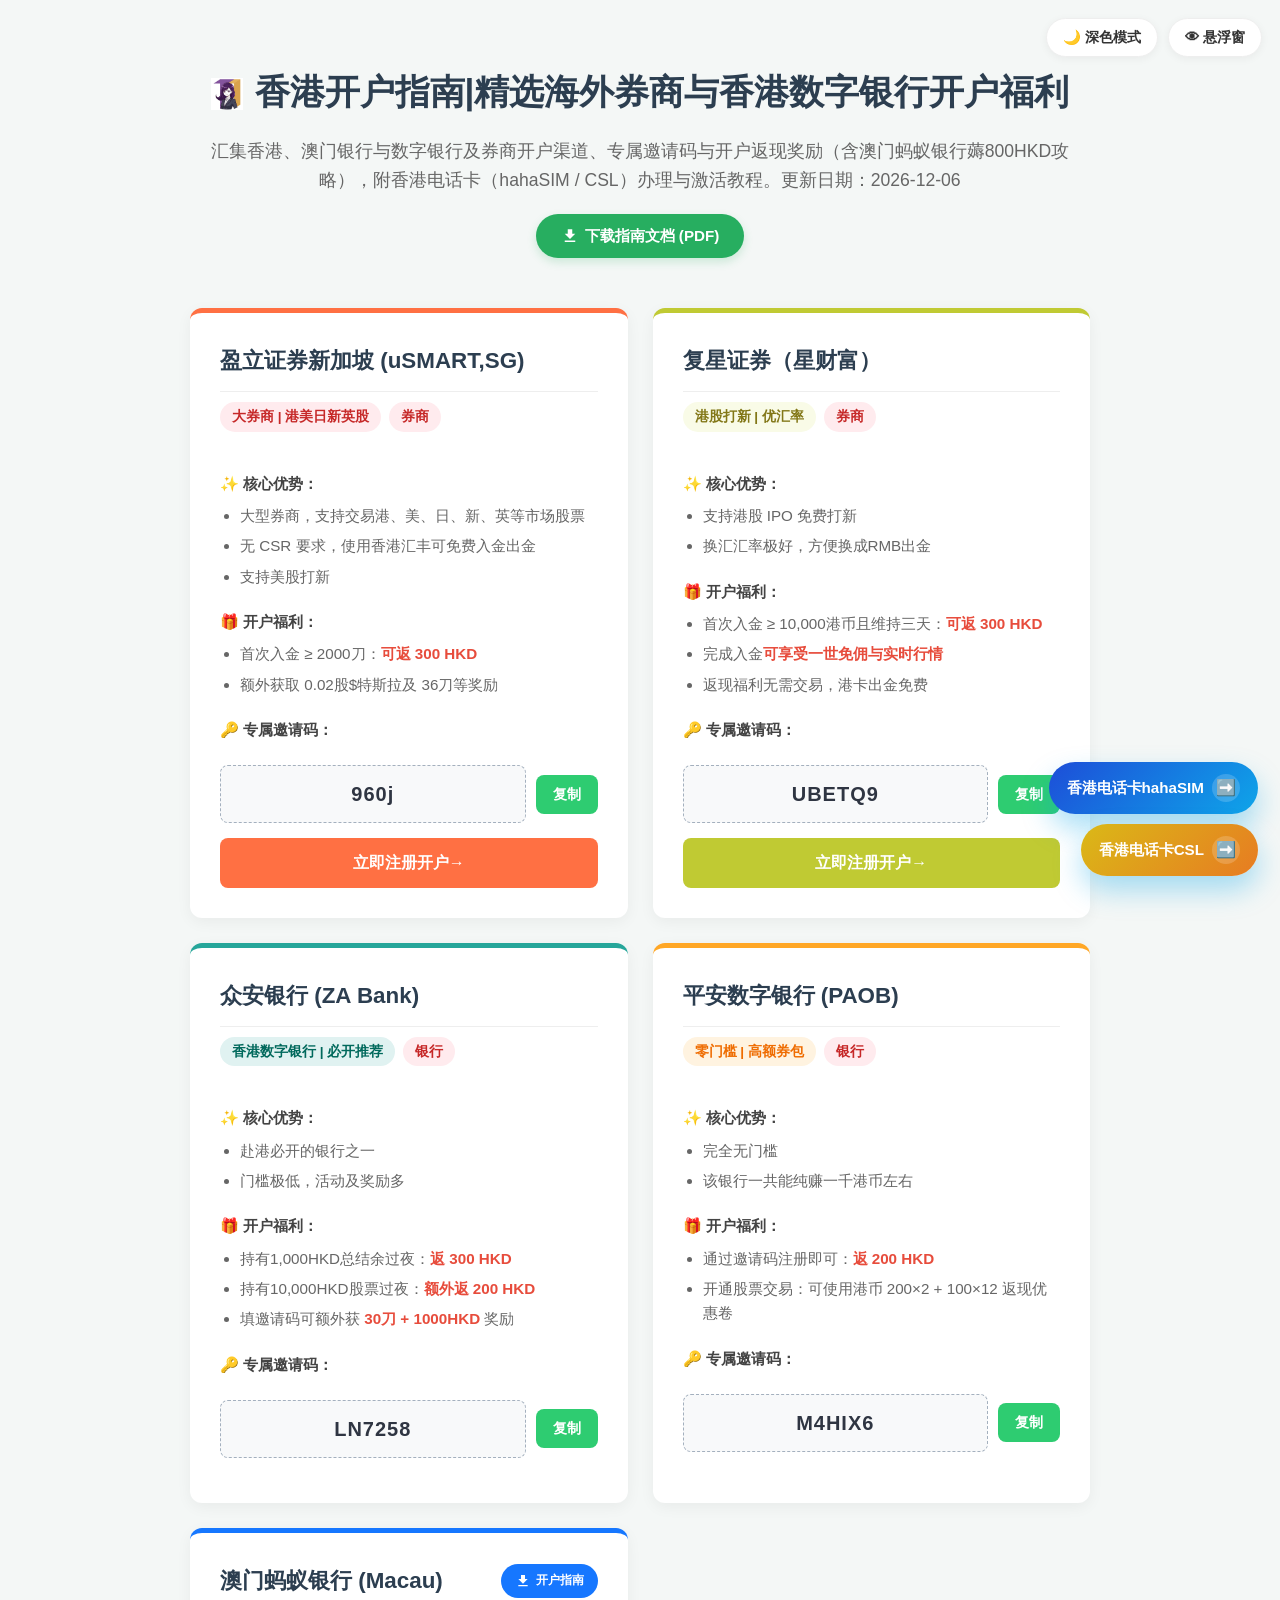
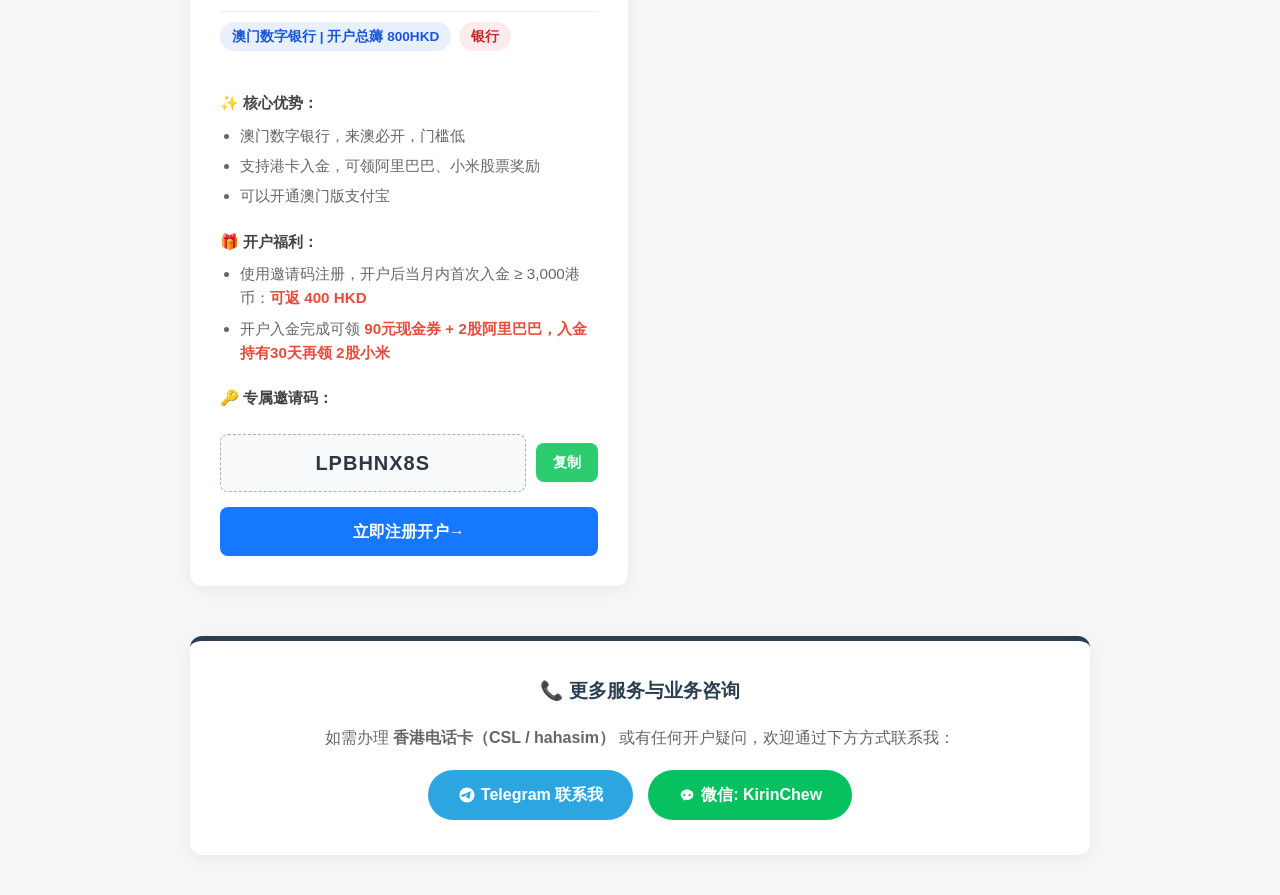
==== commit 4d4d0c35: "Add floating-window toggle and top actions Introduce a top-actions toolbar and a float-toggle to con" ====
--- a/index.html
+++ b/index.html
@@ -360,11 +360,19 @@
             opacity: 0.9;
         }
 
-        .theme-toggle {
+        /* 右上角按钮组：主题切换 + 悬浮窗开关 */
+        .top-actions {
             position: fixed;
             top: 18px;
             right: 18px;
             z-index: 1000;
+            display: flex;
+            align-items: center;
+            gap: 10px;
+        }
+
+        .theme-toggle,
+        .float-toggle {
             display: inline-flex;
             align-items: center;
             justify-content: center;
@@ -378,10 +386,18 @@
             cursor: pointer;
             transition: all 0.2s ease;
             box-shadow: 0 2px 8px var(--shadow);
-        }
-
-        .theme-toggle:hover {
+            white-space: nowrap;
+        }
+
+        .theme-toggle:hover,
+        .float-toggle:hover {
             transform: translateY(-1px);
+        }
+
+        /* 悬浮窗开关：关闭状态淡化显示 */
+        .float-toggle.off {
+            opacity: 0.72;
+            color: var(--text-light);
         }
 
         .contact-section {
@@ -448,6 +464,15 @@
             flex-direction: column;
             align-items: flex-end;
             gap: 10px;
+            transition: opacity 0.25s ease, transform 0.25s ease, visibility 0.25s ease;
+        }
+
+        /* 悬浮窗关闭状态：隐藏且不可点击 */
+        .floating-stack.is-hidden {
+            opacity: 0;
+            visibility: hidden;
+            transform: translateY(12px);
+            pointer-events: none;
         }
 
         .floating-stack .floating-link {
@@ -508,6 +533,18 @@
                 max-width: 280px;
             }
 
+            .top-actions {
+                top: 12px;
+                right: 12px;
+                gap: 6px;
+            }
+
+            .theme-toggle,
+            .float-toggle {
+                padding: 8px 12px;
+                font-size: 0.82em;
+            }
+
             .floating-stack {
                 align-items: flex-start;
                 right: 14px;
@@ -577,7 +614,10 @@
 
 <body>
     <div class="container">
-        <button class="theme-toggle" id="themeToggle" type="button" aria-label="切换黑暗模式">🌙 深色模式</button>
+        <div class="top-actions">
+            <button class="theme-toggle" id="themeToggle" type="button" aria-label="切换黑暗模式">🌙 深色模式</button>
+            <button class="float-toggle" id="floatToggle" type="button" aria-label="切换悬浮窗显示">👁 悬浮窗</button>
+        </div>
         <header id="siteHeader"></header>
 
         <!-- 平台介绍 / 联系方式等内容全部由 site-content.js 渲染，需改文字请编辑 site-content.js -->
@@ -606,6 +646,35 @@
             const initialTheme = savedTheme || (systemPrefersDark ? 'dark' : 'light');
             applyTheme(initialTheme);
         }
+
+        // 悬浮窗显示开关：默认开启，可关闭；状态保存在 localStorage
+        function initFloatingToggle() {
+            const stack = document.getElementById('floatingStack');
+            const btn = document.getElementById('floatToggle');
+            if (!stack || !btn) return;
+
+            const saved = localStorage.getItem('floatingEnabled');
+            // 未设置过时默认开启
+            const isEnabled = saved === null ? true : saved === '1';
+
+            function applyFloatingState(enabled) {
+                stack.classList.toggle('is-hidden', !enabled);
+                btn.innerHTML = enabled ? '👁 悬浮窗' : '🙈 悬浮窗';
+                btn.classList.toggle('off', !enabled);
+                btn.setAttribute('aria-label', enabled ? '关闭悬浮窗' : '开启悬浮窗');
+                localStorage.setItem('floatingEnabled', enabled ? '1' : '0');
+            }
+
+            btn.addEventListener('click', function () {
+                // 当前是隐藏状态则开启，否则关闭
+                applyFloatingState(stack.classList.contains('is-hidden'));
+            });
+
+            // site-content.js 已渲染悬浮窗，这里立即恢复开关状态，避免页面闪烁
+            applyFloatingState(isEnabled);
+        }
+
+        initFloatingToggle();
 
         // 按 UTC+8 (中国标准时间) 计算今天的日期并写入页面
         function updateUpdateDate() {
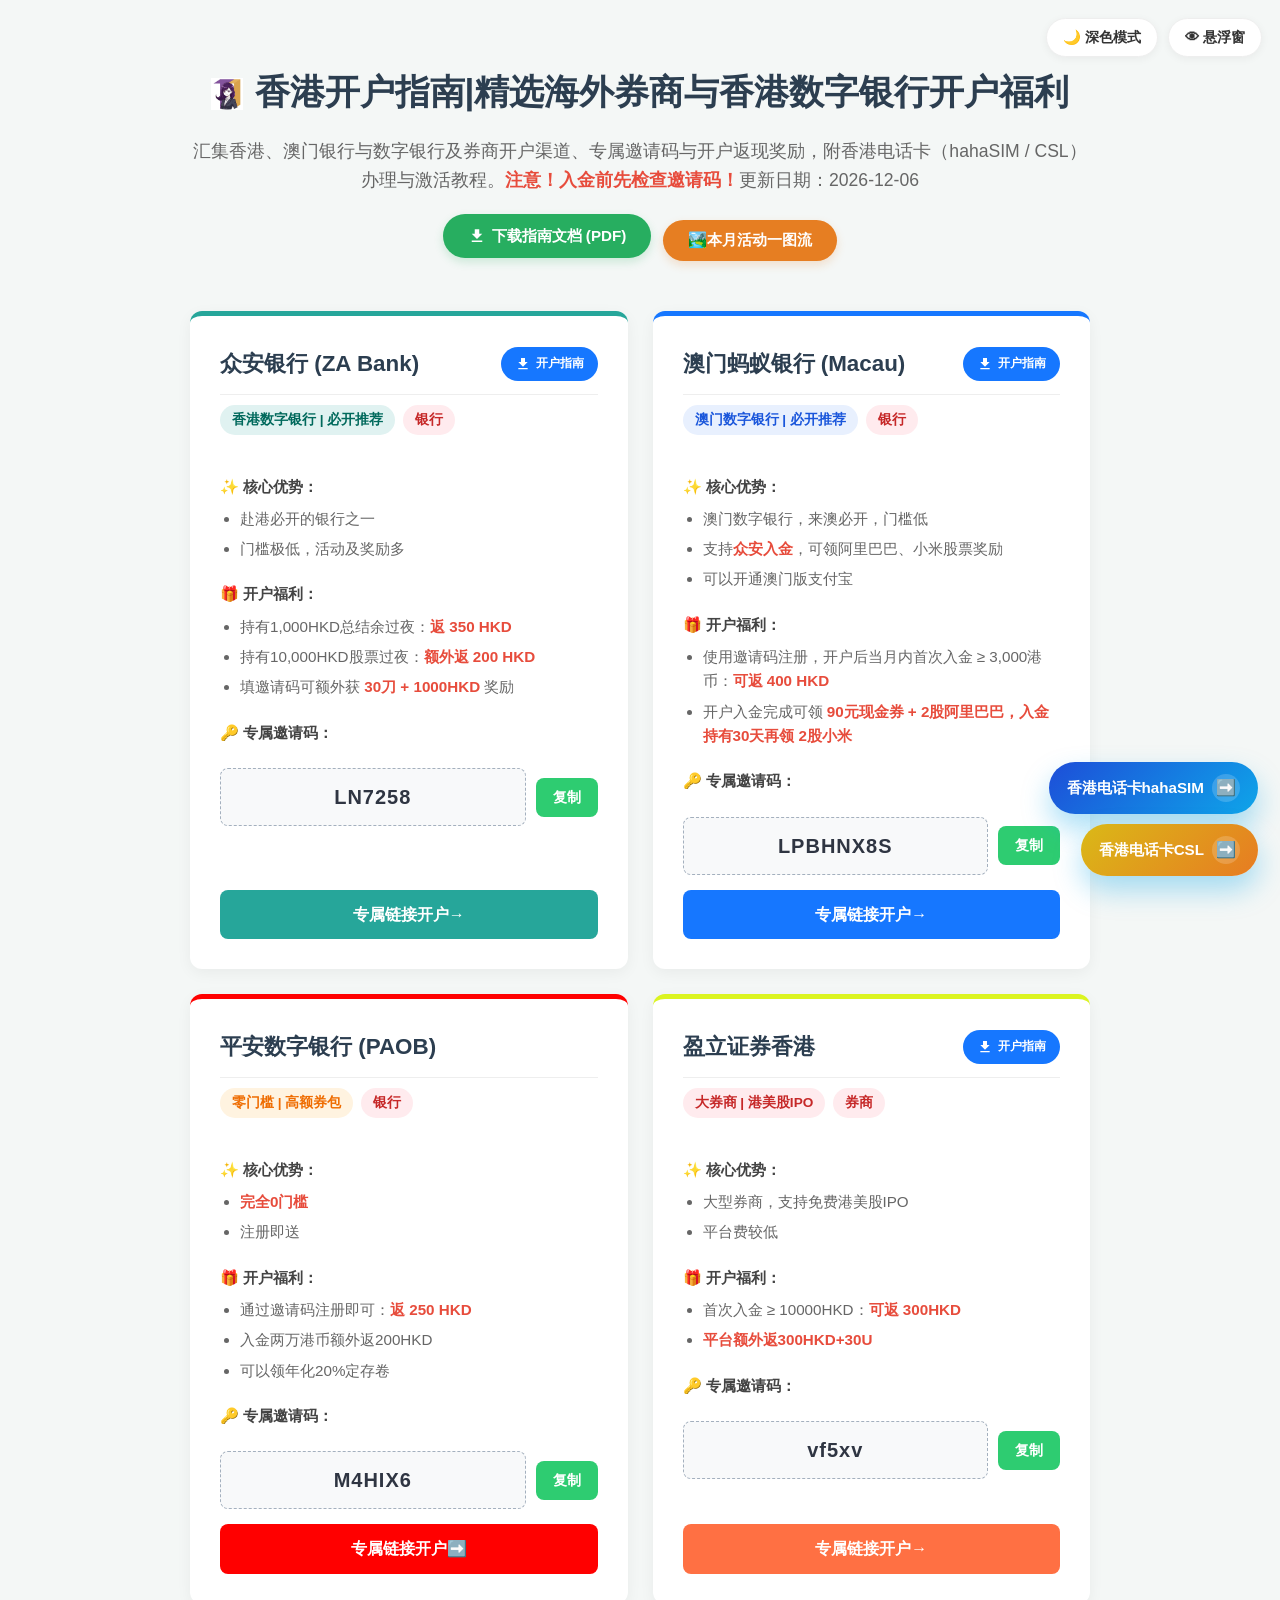
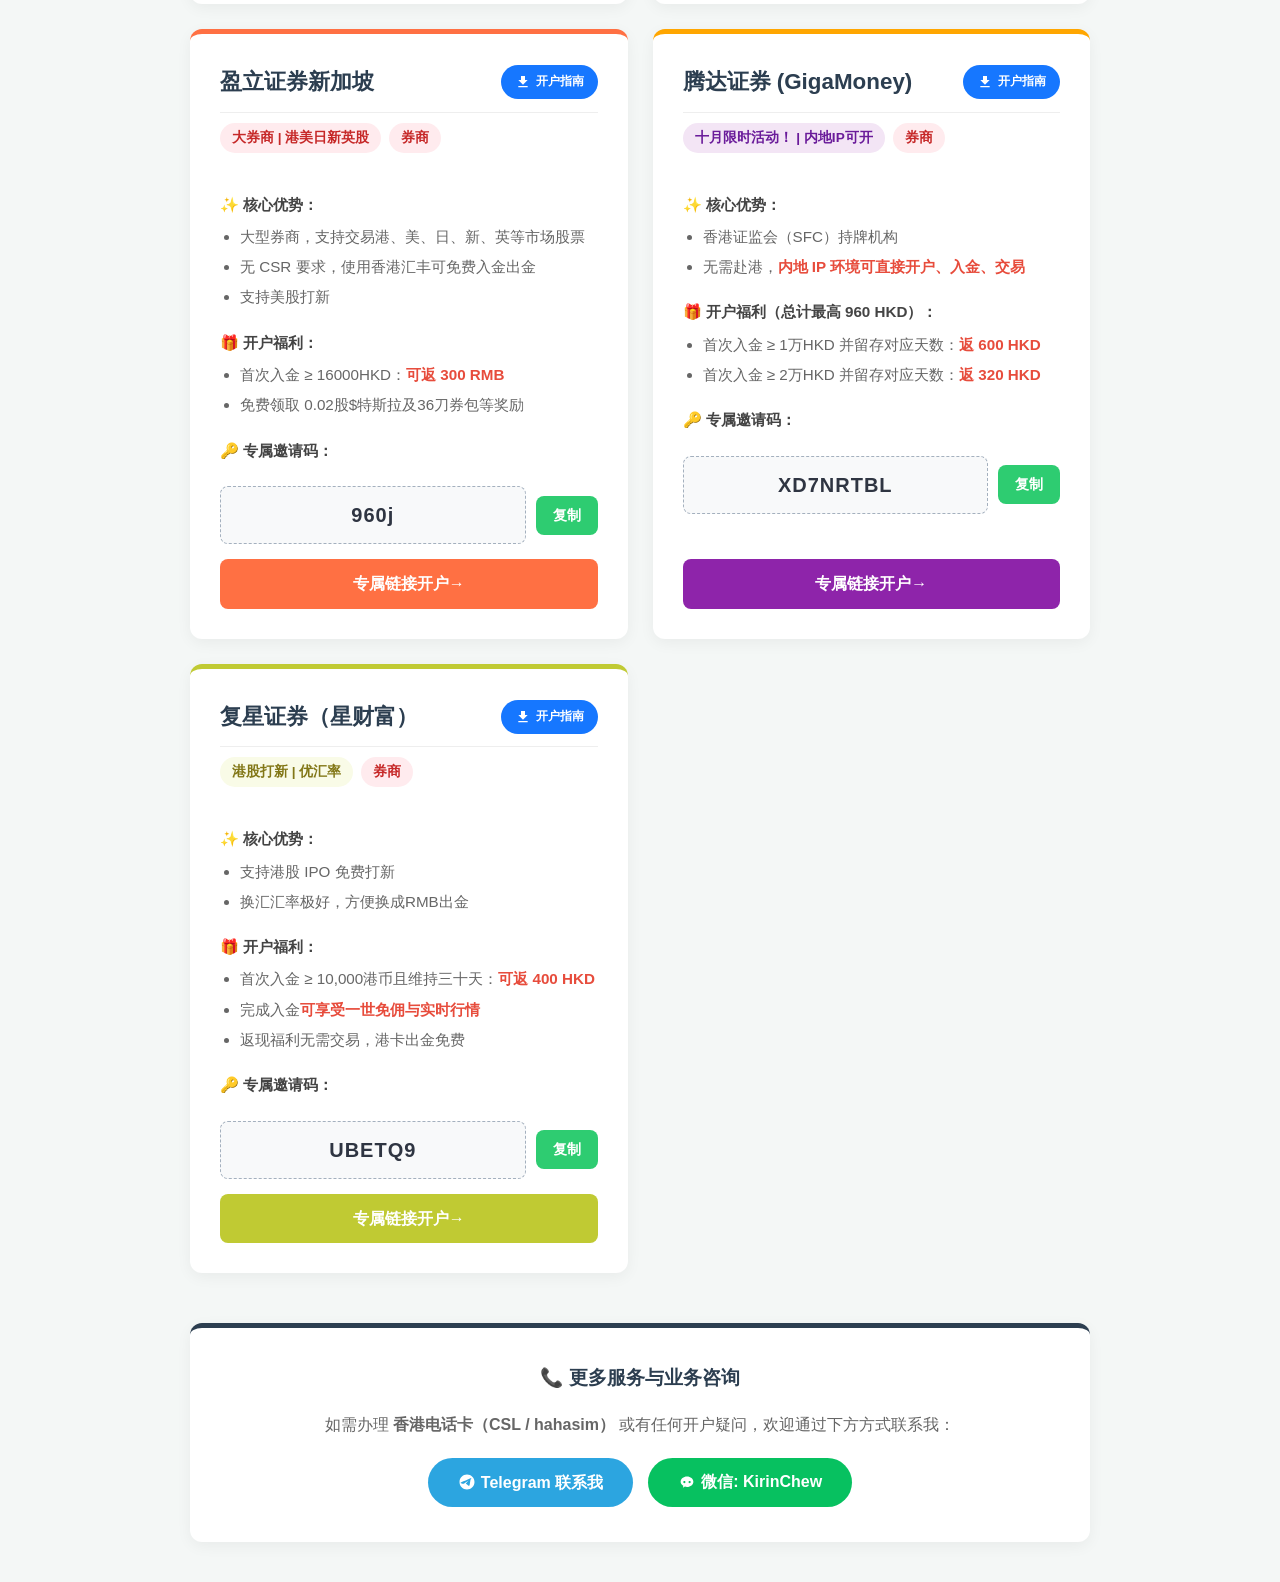
==== commit 96793161: "Add rebate image modal and update referral docs Add an assets image and UI to show a full-size "11月返" ====
--- a/index.html
+++ b/index.html
@@ -183,6 +183,116 @@
             box-shadow: 0 6px 15px rgba(39, 174, 96, 0.3);
         }
 
+        /* 下载指南文档旁的「11月返利详情」图片按钮 */
+        .image-btn {
+            display: inline-flex;
+            align-items: center;
+            justify-content: center;
+            background: #e67e22;
+            color: #ffffff;
+            border: none;
+            margin-left: 12px;
+            padding: 10px 25px;
+            border-radius: 25px;
+            font-weight: bold;
+            font-size: 0.95em;
+            font-family: inherit;
+            cursor: pointer;
+            transition: background 0.3s ease, transform 0.2s ease, box-shadow 0.3s ease;
+            box-shadow: 0 4px 10px rgba(230, 126, 34, 0.2);
+        }
+
+        .image-btn:hover {
+            background: #cf6d17;
+            transform: translateY(-2px);
+            box-shadow: 0 6px 15px rgba(230, 126, 34, 0.3);
+        }
+
+        /* 返利详情大图弹窗 */
+        .rebate-overlay {
+            position: fixed;
+            top: 0;
+            left: 0;
+            width: 100%;
+            height: 100%;
+            z-index: 1500;
+            background: rgba(0, 0, 0, 0.75);
+            display: none;
+            align-items: center;
+            justify-content: center;
+            padding: 20px;
+            box-sizing: border-box;
+            cursor: zoom-out;
+        }
+
+        .rebate-overlay.show {
+            display: flex;
+        }
+
+        .rebate-modal {
+            position: relative;
+            max-width: 100%;
+            max-height: 100%;
+        }
+
+        .rebate-modal img {
+            display: block;
+            max-width: 100%;
+            max-height: 90vh;
+            border-radius: 8px;
+            box-shadow: 0 10px 40px rgba(0, 0, 0, 0.5);
+            cursor: auto;
+        }
+
+        .rebate-close {
+            position: absolute;
+            top: -14px;
+            right: -14px;
+            width: 36px;
+            height: 36px;
+            border: none;
+            border-radius: 50%;
+            background: #e74c3c;
+            color: #ffffff;
+            font-size: 22px;
+            line-height: 1;
+            cursor: pointer;
+            box-shadow: 0 4px 10px rgba(0, 0, 0, 0.3);
+        }
+
+        .rebate-close:hover {
+            background: #c0392b;
+        }
+        /* 弹窗内的下载图片按钮 */
+        .rebate-download {
+            display: block;
+            width: fit-content;
+            margin: 16px auto 0;
+            padding: 10px 24px;
+            background: #1677ff;
+            color: #ffffff;
+            text-decoration: none;
+            border-radius: 25px;
+            font-weight: 600;
+            cursor: pointer;
+            transition: background 0.2s ease, transform 0.2s ease;
+        }
+
+        .rebate-download:hover {
+            background: #0f5fe0;
+            transform: translateY(-1px);
+        }
+
+
+
+        @media (max-width: 600px) {
+            .image-btn {
+                margin-left: 8px;
+                padding: 8px 16px;
+            }
+        }
+
+
         .grid {
             display: grid;
             grid-template-columns: repeat(auto-fit, minmax(320px, 1fr));
@@ -626,6 +736,16 @@
     </div>
 
     <div class="floating-stack" id="floatingStack"></div>
+
+    <!-- 11月返利详情 大图弹窗 -->
+    <div class="rebate-overlay" id="rebateOverlay" aria-hidden="true">
+        <div class="rebate-modal">
+            <img src="./assets/11月返利详情横版.jpg" alt="本月活动一图流" />
+            <a class="rebate-download" onclick="forceDownload('./assets/11月返利详情横版.jpg', '11月返利详情横版.jpg', this)">⬇ 下载图片</a>
+
+            <button type="button" class="rebate-close" onclick="hideRebateImage()" aria-label="关闭">&times;</button>
+        </div>
+    </div>
 
     <!-- 脚本区 -->
     <script src="site-content.js"></script>
@@ -819,6 +939,40 @@
                 span.innerHTML = originalText;
             }, 1200);
         }
+        // 在「下载指南文档」按钮旁注入「11月返利详情」图片按钮；点击显示大图
+        function initRebateImageButton() {
+            var target = document.querySelector('.download-btn');
+            if (!target || document.querySelector('.image-btn')) return;
+            var btn = document.createElement('button');
+            btn.type = 'button';
+            btn.className = 'image-btn';
+            btn.textContent = '🏞️本月活动一图流';
+            btn.setAttribute('aria-label', '查看本月活动一图流');
+            btn.addEventListener('click', showRebateImage);
+            target.insertAdjacentElement('afterend', btn);
+        }
+
+        function showRebateImage() {
+            var overlay = document.getElementById('rebateOverlay');
+            if (overlay) overlay.classList.add('show');
+        }
+
+        function hideRebateImage() {
+            var overlay = document.getElementById('rebateOverlay');
+            if (overlay) overlay.classList.remove('show');
+        }
+
+        // 点击遮罩背景（图片以外区域）关闭弹窗
+        document.addEventListener('click', function (e) {
+            var overlay = document.getElementById('rebateOverlay');
+            if (overlay && e.target === overlay) {
+                hideRebateImage();
+            }
+        });
+
+        // 等 header（含下载按钮）渲染完成后注入图片按钮
+        document.addEventListener('DOMContentLoaded', initRebateImageButton);
+
     </script>
 </body>
 
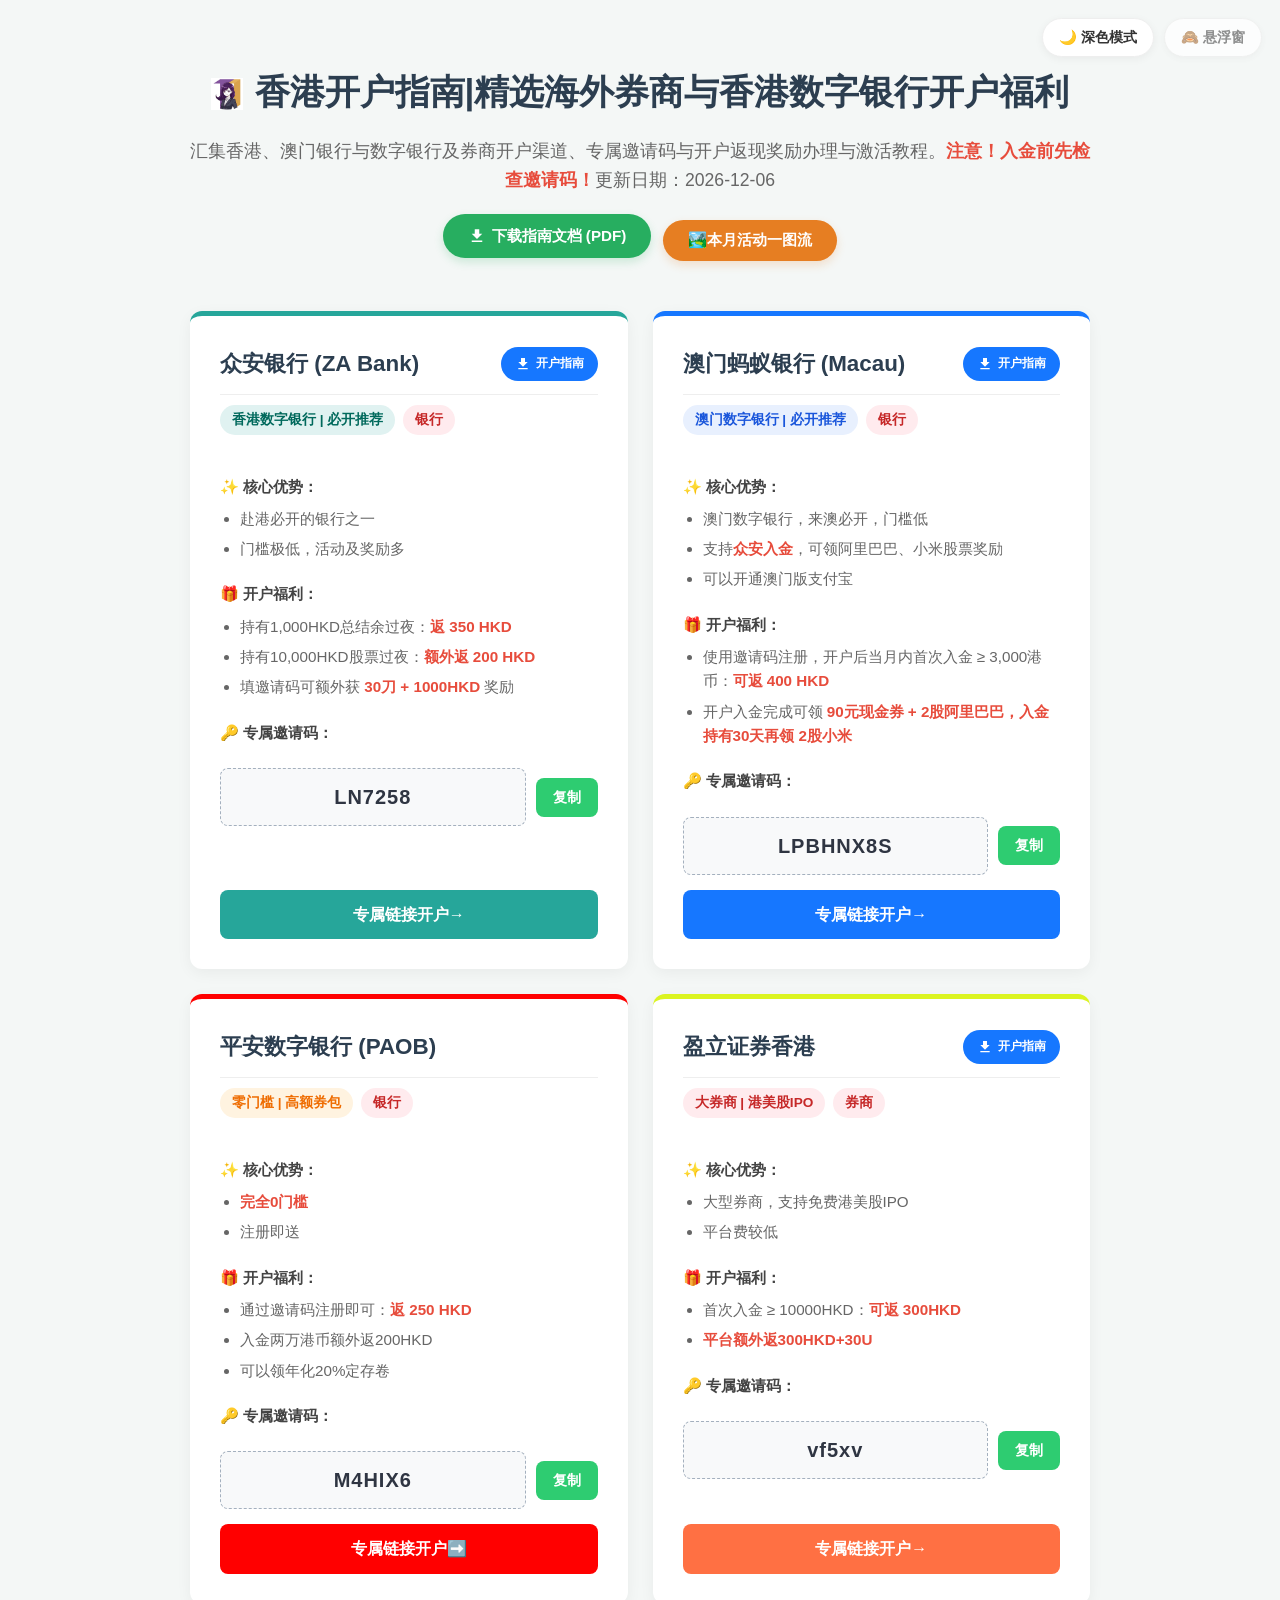
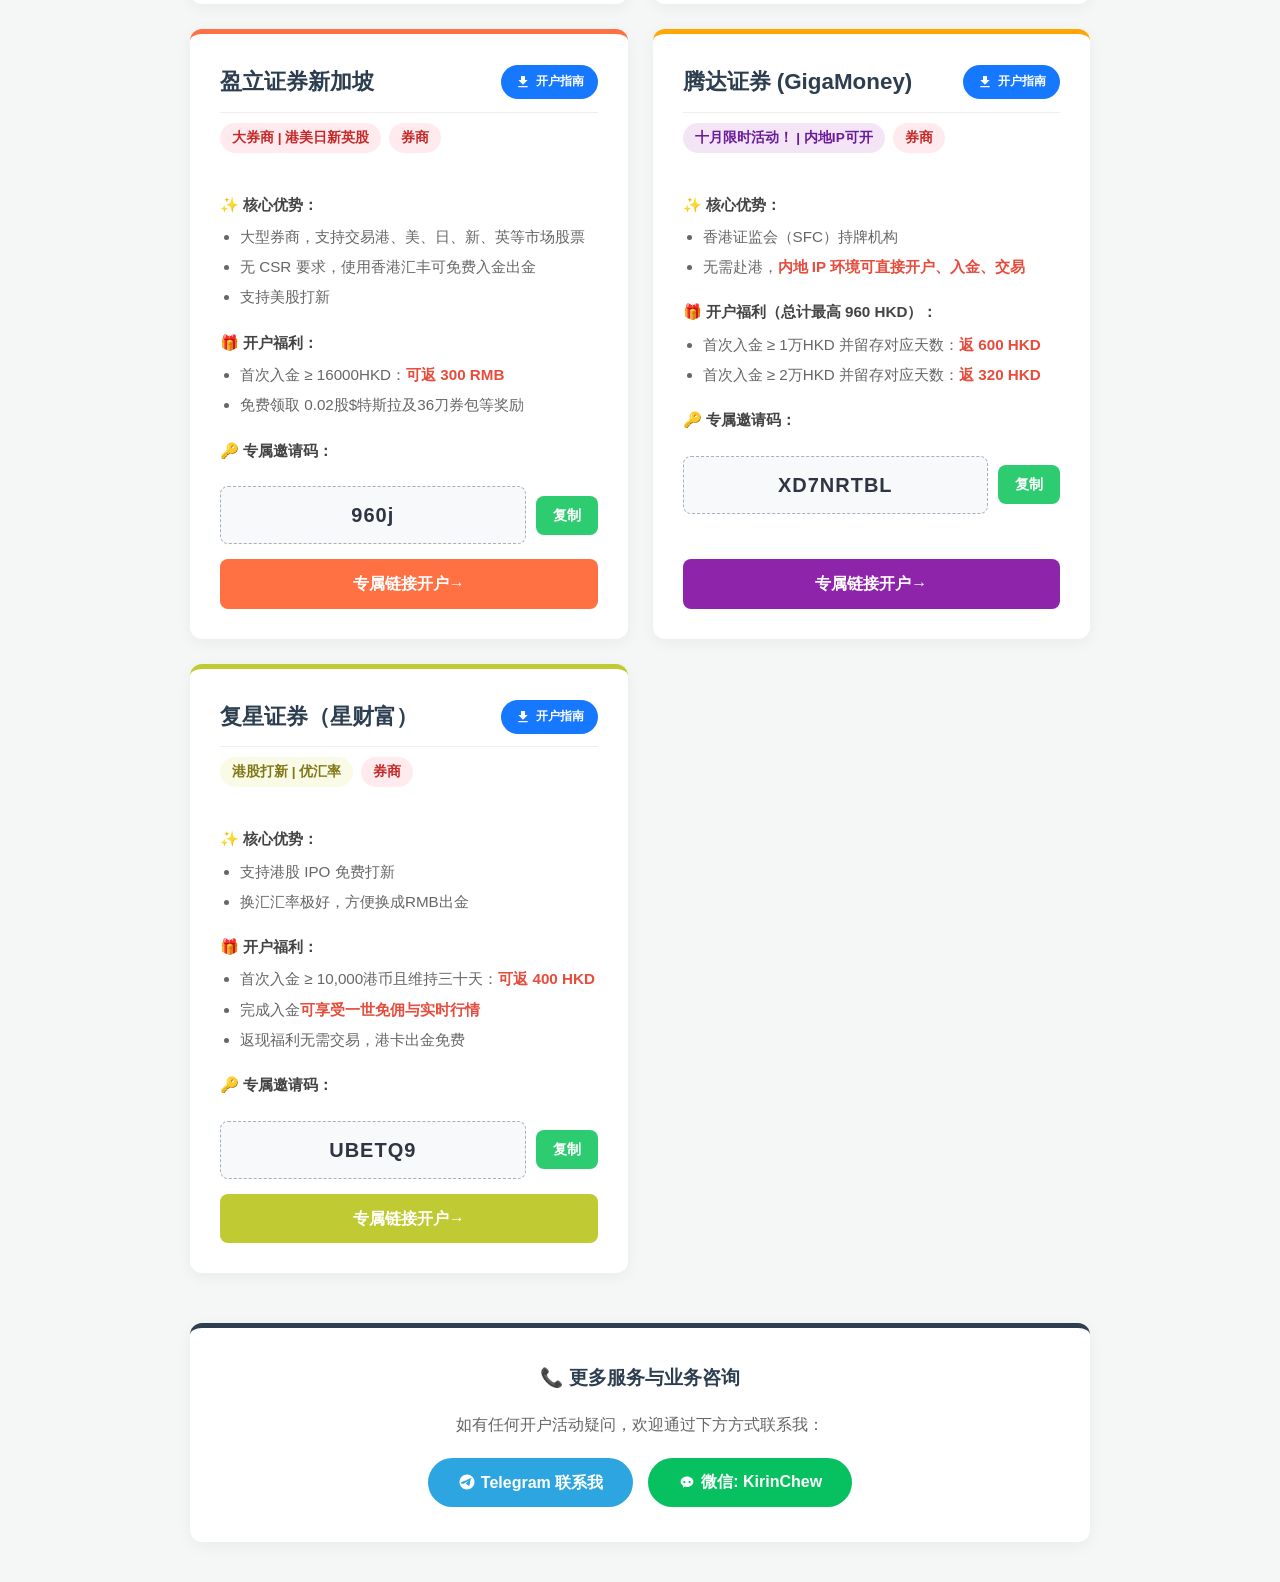
==== commit b5dc8349: "Add float toggle; set default off; update copy Add a floating-window toggle button to index.html and" ====
--- a/index.html
+++ b/index.html
@@ -726,7 +726,9 @@
     <div class="container">
         <div class="top-actions">
             <button class="theme-toggle" id="themeToggle" type="button" aria-label="切换黑暗模式">🌙 深色模式</button>
+           
             <button class="float-toggle" id="floatToggle" type="button" aria-label="切换悬浮窗显示">👁 悬浮窗</button>
+           
         </div>
         <header id="siteHeader"></header>
 
@@ -774,8 +776,8 @@
             if (!stack || !btn) return;
 
             const saved = localStorage.getItem('floatingEnabled');
-            // 未设置过时默认开启
-            const isEnabled = saved === null ? true : saved === '1';
+            // 未设置过时默认关闭
+            const isEnabled = saved === null ? false : saved === '1';
 
             function applyFloatingState(enabled) {
                 stack.classList.toggle('is-hidden', !enabled);
